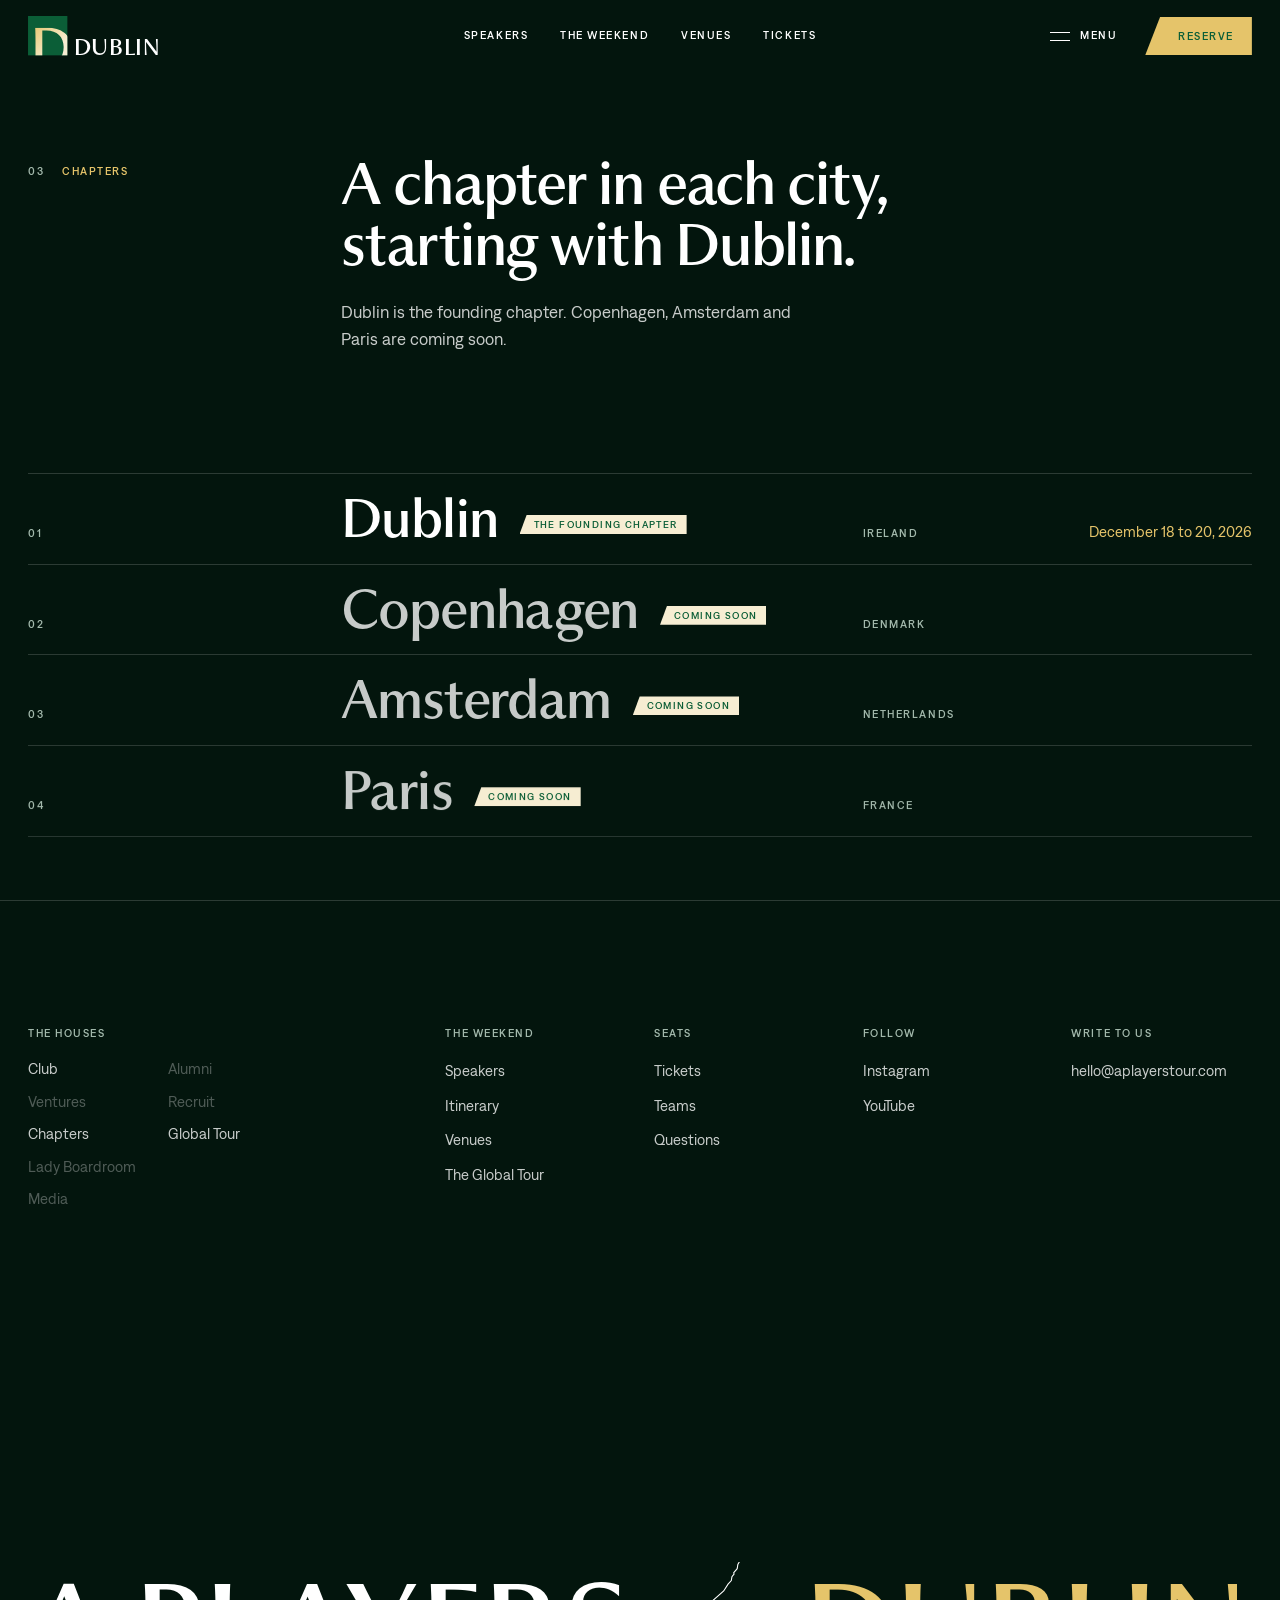
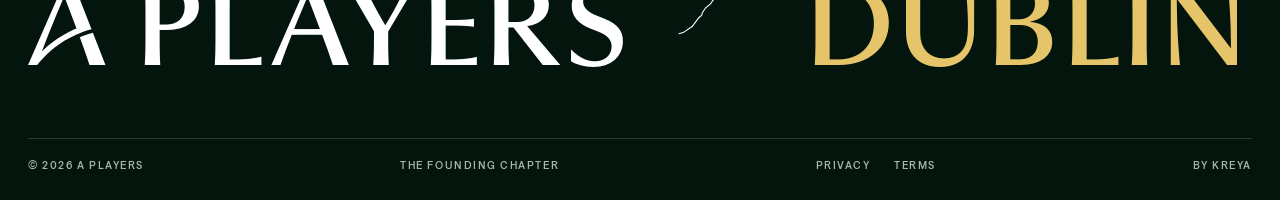
==== chapters/index.html @ d7422454 "Add chapters, privacy and terms pages; menu says Coming soon - Chapters in the menu and footer now o" ====
<!doctype html>
<html lang="en">
<head>
  <meta charset="utf-8" />
  <meta name="viewport" content="width=device-width, initial-scale=1" />
  <title>Chapters · A Players Dublin</title>
  <meta name="description" content="The chapters of A Players, starting with Dublin. Copenhagen, Amsterdam and Paris are coming soon." />
  <meta name="theme-color" content="#03150D" />
  <meta property="og:title" content="Chapters · A Players Dublin" />
  <meta property="og:description" content="The chapters of A Players, starting with Dublin. Copenhagen, Amsterdam and Paris are coming soon." />
  <meta property="og:type" content="website" />
  <link rel="preload" href="/fonts/museum-Regular.otf" as="font" type="font/otf" crossorigin />
  <link rel="preload" href="/fonts/denim-Medium.woff2" as="font" type="font/woff2" crossorigin />
  <link rel="icon" href="/favicon.ico?v=d2" sizes="any" />
  <link rel="icon" href="/favicon.svg?v=d2" type="image/svg+xml" />
  <link rel="apple-touch-icon" href="/apple-touch-icon.png?v=d2" />
  <!-- The live site's tracking, unchanged: Google Tag Manager and the A Players script load only on aplayersdublin.com, so
       previews never count as visits; the dataLayer helper (GTDL) runs everywhere because the forms call it. -->
  <script>
  if (/(^|\.)aplayersdublin\.com$/.test(location.hostname)) {
(function(w,d,s,l,i){w[l]=w[l]||[];w[l].push({'gtm.start':
new Date().getTime(),event:'gtm.js'});var f=d.getElementsByTagName(s)[0],
j=d.createElement(s),dl=l!='dataLayer'?'&l='+l:'';j.async=true;j.src=
'https://www.googletagmanager.com/gtm.js?id='+i+dl;f.parentNode.insertBefore(j,f);
})(window,document,'script','dataLayer','GTM-WL5TT2WF');
  (function(){ var s=document.createElement('script'); s.src='https://go.theaplayersclub.com/api/js/latest.js'; document.head.appendChild(s); })();
  }
  </script>
  <script>

  /* Every browser tag lives in GTM-WL5TT2WF. This file only pushes named
     events onto window.dataLayer; it never calls a vendor directly. */
  window.dataLayer = window.dataLayer || [];
  window.GTDL = (function () {
    var CITY = "dublin";
    var ID = "343bdc46-d940-4ce1-9dfb-e7068a5d6aea";
    var seen = {};
    function first(key) {
      if (seen[key]) return false;
      seen[key] = true;
      try {
        if (localStorage.getItem("gt_dl_" + key)) return false;
        localStorage.setItem("gt_dl_" + key, String(Date.now()));
      } catch (e) {}
      return true;
    }
    function push(name, fields) {
      var out = { event: name, event_city: CITY, event_id: ID };
      Object.keys(fields || {}).forEach(function (k) {
        var v = fields[k];
        if (v !== undefined && v !== null && v !== "") out[k] = v;
      });
      window.dataLayer.push(out);
      try { console.log("[dataLayer] " + name, JSON.stringify(out)); } catch (e) {}
      return out;
    }
    /* once per visitor, for the steps that are a milestone rather than an action */
    function once(name, fields) { return first(name) ? push(name, fields) : null; }
    /* once per key, for purchases: a refresh must not count twice */
    function onceFor(key, name, fields) { return first(name + ":" + key) ? push(name, fields) : null; }
    return { push: push, once: once, onceFor: onceFor, city: CITY, id: ID };
  })();
  document.addEventListener("DOMContentLoaded", function () {
    ["co-form", "tm-form", "vv-form"].forEach(function (id) {
      var f = document.getElementById(id);
      if (!f) return;
      var fire = function () { GTDL.once("event_form_start"); };
      f.addEventListener("focusin", fire);
      f.addEventListener("input", fire);
    });
  });
  </script>
  <script type="module" crossorigin src="/assets/main-Crih8f0G.js"></script>
  <link rel="stylesheet" crossorigin href="/assets/main-HQrQuZ3r.css">
</head>
<body class="is-loading" data-page="chapters">
<noscript><iframe src="https://www.googletagmanager.com/ns.html?id=GTM-WL5TT2WF" height="0" width="0" style="display:none;visibility:hidden"></iframe></noscript>

  <header class="nav">
    <a class="nav__logo nav__logo--chapter" href="/" aria-label="A Players Dublin, home" data-chapter></a>
    <nav class="nav__links label" aria-label="Dublin">
      <a href="/#speakers">Speakers</a>
      <a href="/#weekend">The weekend</a>
      <a href="/#venues">Venues</a>
      <a href="/#tickets">Tickets</a>
    </nav>
    <div class="nav__right">
      <button class="nav__menu label" type="button" aria-expanded="false" aria-controls="menu">
        <span class="nav__menu-icon" aria-hidden="true"><i></i><i></i></span>
        <span data-menu-label>Menu</span>
      </button>
      <a class="btn" href="/#tickets">Reserve</a>
    </div>
  </header>

  <div class="menu" id="menu" aria-hidden="true" inert>
    <nav class="menu__run" aria-label="The houses of A Players"></nav>
    <div class="menu__peek" aria-hidden="true"></div>
    <div class="menu__foot label">
      <p class="menu__note"><span data-menu-status></span><span data-menu-note>The houses of A Players</span></p>
      <a href="https://www.instagram.com/aplayerstour/" target="_blank" rel="noopener">Instagram</a>
    </div>
  </div>

  <main id="top">

    <!-- The Club site's chapters page (19 Nov 2026), in Dublin green -->
    <section class="chx-hero" data-ground="navy" aria-labelledby="chx-title">
      <header class="chx-hero__head">
        <p class="label sec-label" data-rise><span>03</span>Chapters</p>
        <div>
          <h1 class="chx-hero__title" id="chx-title" data-lines>A chapter in each city, starting with Dublin.</h1>
          <p class="chx-hero__lede" data-rise>Dublin is the founding chapter. Copenhagen, Amsterdam and Paris are coming soon.</p>
        </div>
      </header>
      <ol class="chx-index" data-chx-index>
        <li><a class="chx-row" href="/" data-img="/media/chapters/round-room-gala.jpg"><span class="label chx-row__no">01</span><span class="chx-row__city">Dublin <span class="tag chx-row__tag">The founding chapter</span></span><span class="label chx-row__country">Ireland</span><span class="chx-row__when">December 18 to 20, 2026</span></a></li>
        <li><div class="chx-row chx-row--soon" data-img="/media/chapters/copenhagen-dinner.jpg"><span class="label chx-row__no">02</span><span class="chx-row__city">Copenhagen <span class="tag chx-row__tag">Coming soon</span></span><span class="label chx-row__country">Denmark</span></div></li>
        <li><div class="chx-row chx-row--soon" data-img="/media/chapters/amsterdam-room.jpg"><span class="label chx-row__no">03</span><span class="chx-row__city">Amsterdam <span class="tag chx-row__tag">Coming soon</span></span><span class="label chx-row__country">Netherlands</span></div></li>
        <li><div class="chx-row chx-row--soon"><span class="label chx-row__no">04</span><span class="chx-row__city">Paris <span class="tag chx-row__tag">Coming soon</span></span><span class="label chx-row__country">France</span></div></li>
      </ol>
      <div class="chx-peek" aria-hidden="true" data-chx-peek></div>
    </section>

  </main>

  <footer class="foot" id="footer" data-foot>
    <div class="foot__cta">
      <p class="foot__ask">The last weekend of the year. Be in the room.</p>
      <a class="btn btn--lg" href="/#tickets">Reserve my seat</a>
    </div>
    <nav class="foot__cols" aria-label="Footer">
      <div class="foot__brand"><span class="foot__small" data-foot-seal aria-hidden="true"></span></div>
      <div class="foot__housecol">
        <p class="label">The houses</p>
        <ul data-foot-house-list></ul>
      </div>
      <div>
        <p class="label">The weekend</p>
        <ul>
          <li><a href="/#speakers">Speakers</a></li>
          <li><a href="/#weekend">Itinerary</a></li>
          <li><a href="/#venues">Venues</a></li>
          <li><a href="/#tour">The Global Tour</a></li>
        </ul>
      </div>
      <div>
        <p class="label">Seats</p>
        <ul>
          <li><a href="/#tickets">Tickets</a></li>
          <li><a href="/#tickets">Teams</a></li>
          <li><a href="/#faq">Questions</a></li>
        </ul>
      </div>
      <div>
        <p class="label">Follow</p>
        <ul>
          <li><a href="https://www.instagram.com/aplayerstour/" target="_blank" rel="noopener">Instagram</a></li>
          <li><a href="https://www.youtube.com/@Jamesgalligann" target="_blank" rel="noopener">YouTube</a></li>
        </ul>
      </div>
      <div>
        <p class="label">Write to us</p>
        <ul><li><a href="mailto:hello@aplayerstour.com">hello<wbr>@aplayerstour.com</a></li></ul>
      </div>
    </nav>
    <div class="foot__sig" aria-hidden="true">
      <span class="foot__hound" data-foot-hound></span>
      <span class="foot__word" data-foot-lockup></span>
    </div>
    <div class="foot__base label">
      <span>&copy; 2026 A Players</span>
      <span>The founding chapter</span>
      <span class="foot__legal"><a href="/privacy/">Privacy</a><a href="/terms/">Terms</a></span>
      <a class="foot__by" href="https://kreya.design" target="_blank" rel="noopener">by KREYA</a>
    </div>
  </footer>

</body>
</html>
---- assets/main-HQrQuZ3r.css ----
@font-face{font-family:Museum;font-weight:400;font-display:swap;src:url(/fonts/museum-Regular.otf) format("opentype")}@font-face{font-family:Museum;font-weight:400;font-style:italic;font-display:swap;src:url(/fonts/museum-RegularItalic.otf) format("opentype")}@font-face{font-family:Denim;font-weight:400;font-display:swap;src:url(/fonts/denim-Regular.woff2) format("woff2")}@font-face{font-family:Denim;font-weight:500;font-display:swap;src:url(/fonts/denim-Medium.woff2) format("woff2")}:root{--white: #FFFFFF;--ink: #131311;--flint: #6C6A62;--ground: #070B18;--fg: #FFFFFF;--fg2: rgba(255, 255, 255, .78);--mute: #A9B1CB;--faint: rgba(255, 255, 255, .3);--line: rgba(255, 255, 255, .16);--accent: #ACBBFE;--btn: #ACBBFE;--btn-fg: #232F57;--btn-wipe: #FFFFFF;--btn-alt: #232F57;--club-word: #ACBBFE;--navy: #232F57;--peri: #ACBBFE;--tint: #E6EBFE;--navy-wipe: #141C38;--serif: Museum, "Iowan Old Style", Georgia, serif;--sans: Denim, "Helvetica Neue", Arial, sans-serif;--m: clamp(16px, 2.2vw, 32px);--nav-h: 72px}*{box-sizing:border-box;margin:0;padding:0}html{-webkit-text-size-adjust:100%}body{background:var(--ground);color:var(--fg);font:400 16px/1.5 var(--sans);-webkit-font-smoothing:antialiased}img,video,svg{display:block;max-width:100%}a{color:inherit;text-decoration:none}button{font:inherit;color:inherit;background:none;border:0;cursor:pointer}[hidden]{display:none!important}.is-loading .hero{visibility:hidden}.label{font:500 11px/1.2 var(--sans);letter-spacing:.14em;text-transform:uppercase}.btn{--h: 38px;display:inline-flex;align-items:center;height:var(--h);padding:0 18px 0 calc(18px + var(--h) * .3886);clip-path:polygon(calc(var(--h) * .3886) 0,100% 0,100% 100%,0 100%);background:var(--btn);color:var(--btn-fg);font:500 11px/1 var(--sans);letter-spacing:.14em;text-transform:uppercase;transition:background-color .25s ease,transform .16s cubic-bezier(.2,.8,.2,1)}.btn{position:relative;isolation:isolate;overflow:hidden;white-space:nowrap;flex:none}.link{white-space:nowrap}.btn:before{content:"";position:absolute;top:0;right:-40%;bottom:0;left:-40%;z-index:1;pointer-events:none;background:var(--btn-wipe);transform:translate(-100%) skew(-21.23deg);transition:transform .55s cubic-bezier(.6,0,.2,1)}.btn>b{position:relative;z-index:2;display:block;overflow:hidden;height:1.1em;padding-bottom:.1em;margin-bottom:-.1em;box-sizing:content-box;font-weight:inherit}.btn>b span{display:block;line-height:1.1em;transition:transform .55s cubic-bezier(.6,0,.2,1)}.btn>b span+span{color:var(--btn-alt)}.btn:hover:before,.btn:focus-visible:before{transform:translate(0) skew(-21.23deg)}.btn:hover>b span,.btn:focus-visible>b span{transform:translateY(-100%)}.btn:active{transform:scale(.97)}.btn--lg{--h: 50px;padding:0 26px 0 calc(22px + var(--h) * .3886)}.btn:focus-visible{outline:2px solid var(--btn-fg);outline-offset:-5px}.link{position:relative;padding:6px 0}.link:after{content:"";position:absolute;left:0;right:0;bottom:0;height:1px;background:currentColor;transform-origin:left;transition:transform .35s cubic-bezier(.6,0,.2,1)}.link:hover:after{transform:scaleX(.35)}:focus-visible{outline:2px solid var(--accent);outline-offset:3px}.nav{position:fixed;inset:0 0 auto;z-index:60;height:var(--nav-h);display:grid;grid-template-columns:1fr auto 1fr;align-items:center;gap:24px;padding:0 var(--m);background:var(--ground);transition:background-color .4s ease}.nav__logo{width:112px;color:var(--fg)}.nav__logo svg{width:100%;height:auto;overflow:visible}.nav__links{display:flex;gap:32px;transition:opacity .4s ease}.nav__links a{transition:opacity .2s}.nav__links a:hover{opacity:.55}.nav__links .nav__login{color:var(--mute)}.nav__right{display:flex;align-items:center;justify-content:flex-end;gap:28px}.nav__menu{display:inline-flex;align-items:center;gap:10px;height:38px}.nav__menu-icon{position:relative;width:20px;height:9px}.nav__menu-icon i{position:absolute;left:0;right:0;height:1px;background:currentColor;transition:transform .6s cubic-bezier(.6,0,.2,1),top .6s cubic-bezier(.6,0,.2,1)}.nav__menu-icon i:nth-child(1){top:0}.nav__menu-icon i:nth-child(2){top:8px}.menu-open .nav{background:transparent}.menu-open .nav{--fg: #131311;--mute: #6C6A62;--club-word: #131311;--btn: var(--navy);--btn-fg: #FFFFFF;--btn-wipe: var(--navy-wipe);--btn-alt: var(--peri);color:var(--fg)}.menu-open .nav__links{opacity:0;pointer-events:none}.menu-open .nav__menu-icon i:nth-child(1){top:4px;transform:rotate(24deg)}.menu-open .nav__menu-icon i:nth-child(2){top:4px;transform:rotate(-24deg)}.menu{position:fixed;top:0;right:0;bottom:0;left:0;z-index:50;background:var(--white);color:var(--ink);display:grid;place-items:center;padding:16vh var(--m) 13vh;clip-path:inset(0 0 100% 0);visibility:hidden}.menu__run{position:relative;max-width:15em;text-align:center;font:400 clamp(34px,5.4vw,88px)/1.1 var(--serif);letter-spacing:-.012em}.run__item{display:inline;white-space:nowrap;color:inherit;transition:color .5s cubic-bezier(.2,.8,.2,1)}.run__item[aria-disabled=true]{cursor:default}.run__item sup{font:500 max(10px,.14em)/1 var(--sans);letter-spacing:.08em;vertical-align:baseline;position:relative;top:-3.6em;margin-left:.5em}.run__tile{display:none}.sl{display:inline-block;width:.34em;height:.74em;margin:0 .2em 0 .16em;vertical-align:-.04em;background:linear-gradient(to top left,transparent calc(50% - .014em),currentColor calc(50% - .014em),currentColor calc(50% + .014em),transparent calc(50% + .014em))}.menu__run.is-choosing .run__item:not(.is-on){color:#8c8a82}.menu__peek{position:absolute;left:0;top:0;z-index:3;width:clamp(110px,12vw,180px);aspect-ratio:1;pointer-events:none;opacity:0;transition:opacity .3s ease;will-change:transform;outline:1px solid rgba(19,19,17,.18);outline-offset:-1px}.menu__peek.is-on{opacity:1}.menu__peek svg{position:absolute;top:0;right:0;bottom:0;left:0;width:100%;height:100%;visibility:hidden}.menu__peek svg.is-on{visibility:visible}.menu__soon{position:absolute;left:0;bottom:100%;padding:5px 7px 4px;white-space:nowrap;font:500 8.5px/1 var(--sans);letter-spacing:.16em;text-transform:uppercase;background:var(--soon-bg, #232F57);color:var(--soon-fg, #FFFFFF);opacity:0;transition:opacity .25s}.menu__peek.is-soon .menu__soon{opacity:1}.menu .run__soon{display:none}.menu__run.is-choosing .run__item[aria-disabled=true].is-on{color:#8c8a82}@media(hover:none),(pointer:coarse),(max-width:700px){.menu .run__soon{display:inline-block;margin-left:.7em;font:500 8.5px/1 var(--sans);letter-spacing:.16em;text-transform:uppercase;color:#a8a69e;vertical-align:.9em}}@media(max-width:700px){.menu .run__name{display:inline-flex;align-items:baseline;gap:8px}.menu .run__soon{margin-left:0;vertical-align:baseline}}.menu__foot{position:absolute;left:var(--m);right:var(--m);bottom:var(--m);display:flex;align-items:baseline;gap:32px}.menu__note{flex:1;display:flex;gap:14px;min-height:1.2em}.menu__note [data-menu-status]{color:var(--navy)}.menu__note [data-menu-status]:empty{display:none}.menu__foot a{transition:opacity .2s}.menu__foot a:hover{opacity:.55}.hero{position:relative;min-height:100svh;padding:calc(var(--nav-h) + 8px) var(--m) var(--m);display:grid;--stage-h: calc(100svh - var(--nav-h) - 8px - var(--m));grid-template-columns:minmax(0,1fr) calc(var(--stage-h) * .8) minmax(0,1fr);gap:var(--m);align-items:stretch}.hero__stage{width:calc(var(--stage-h) * .8);height:var(--stage-h);min-width:0}.hero__text--top{align-self:start;padding-top:16px}.hero__text--foot{align-self:end;padding-bottom:8px}.hero__label{color:var(--accent);margin-bottom:22px}.hero__title{font:400 clamp(30px,2.75vw,44px)/1.08 var(--serif);letter-spacing:-.012em;text-wrap:balance}.hero__sub{max-width:34ch;font-size:17px;line-height:1.5;color:var(--fg2)}.hero__actions{display:flex;flex-wrap:wrap;align-items:center;gap:18px 28px;margin-top:32px}.figs{display:flex;gap:clamp(28px,3vw,48px);margin-top:40px;padding-top:20px;border-top:1px solid var(--line)}.figs dt{color:var(--mute);font-size:10px;order:2;margin-top:6px}.figs div{display:flex;flex-direction:column}.figs dd{font:400 30px/1 var(--serif);order:1}.ln-mask{display:block;overflow:hidden;padding-bottom:.14em;margin-bottom:-.14em}.reel{position:relative;width:100%;height:100%;overflow:hidden;background:var(--ground)}.reel__video{display:block;width:100%;height:100%;min-width:0;object-fit:cover}.reel__toggle{position:absolute;right:10px;top:10px;width:40px;height:40px;display:grid;place-items:center;background:none;color:#fff}.reel__toggle svg{width:18px;height:18px;fill:transparent;stroke:currentColor;stroke-width:1.2;filter:drop-shadow(0 0 3px rgba(0,0,0,.35));transition:fill .25s ease}.reel__toggle:focus-visible svg{fill:currentColor}@media(hover:hover){.reel__toggle:hover svg{fill:currentColor}}.reel__toggle .i-play,.reel.is-paused .i-pause{display:none}.reel.is-paused .i-play{display:block}.reel__bar{position:absolute;left:0;right:0;bottom:0;height:2px;background:#ffffff59}.reel__bar i{position:absolute;top:0;right:0;bottom:0;left:0;background:var(--white);transform-origin:left;transform:scaleX(0)}.note{display:grid;grid-template-columns:repeat(12,minmax(0,1fr));column-gap:var(--m);padding:clamp(96px,16vh,180px) var(--m) clamp(96px,15vh,170px)}.note__label{grid-column:1 / span 3;display:flex;gap:18px;color:var(--accent);padding-top:.6em}.note__label span{color:var(--mute)}.note__body{grid-column:4 / span 8}.note__text{font:400 clamp(26px,2.5vw,38px)/1.3 var(--serif);letter-spacing:-.008em;max-width:25em;text-wrap:pretty}.note__text .w{color:var(--faint);transition:color .3s ease}.note__text .w.is-read{color:var(--fg)}.note__sign{display:flex;align-items:flex-end;gap:20px;margin-top:clamp(40px,6vh,64px)}.note__hound{width:clamp(64px,6vw,88px);color:var(--fg)}.note__hound svg{width:100%;height:auto;overflow:visible}.note__sign p{display:flex;flex-direction:column;gap:8px;padding-bottom:4px}.note__name{font:italic 400 clamp(24px,2vw,30px)/1 var(--serif)}.note__role{color:var(--mute)}.note__hound svg{overflow:visible}.voice{display:grid;grid-template-columns:repeat(12,minmax(0,1fr));column-gap:var(--m);padding:clamp(80px,13vh,150px) var(--m);border-top:1px solid var(--line)}.voice__side{grid-column:1 / span 3}.voice__label{color:var(--accent);padding-top:1.2em}.voice__photo{position:relative;margin-top:40px;aspect-ratio:4 / 5;overflow:hidden;background:var(--ground)}.voice__photo img{position:absolute;top:0;right:0;bottom:0;left:0;width:100%;height:100%;max-width:none;object-fit:cover}.voice__body{grid-column:4 / span 9}.voice__figs{display:flex;align-items:flex-end;gap:clamp(20px,3vw,48px)}.voice__fig{display:flex;flex-direction:column;gap:14px}.voice__fig dt{color:var(--mute)}.voice__fig dd{display:flex;align-items:baseline;gap:14px;font:400 clamp(48px,5.4vw,88px)/.9 var(--serif);letter-spacing:-.02em;white-space:nowrap}.voice__fig dd b{font-weight:400}.voice__fig dd>span{font:500 11px/1 var(--sans);letter-spacing:.14em;text-transform:uppercase;color:var(--mute)}.voice__fig--then dd{color:var(--faint)}.voice__sl{flex:none;width:clamp(26px,2.6vw,44px);height:clamp(48px,5.4vw,88px);align-self:flex-end;background:linear-gradient(to top left,transparent calc(50% - .75px),var(--accent) calc(50% - .75px),var(--accent) calc(50% + .75px),transparent calc(50% + .75px))}.voice__note{color:var(--accent);margin-top:28px}.rb{position:relative;display:inline-block;height:.9em;line-height:.9em;clip-path:inset(-.06em -.4em)}.rb__i{display:inline-flex;align-items:flex-start;white-space:nowrap}.rb__i--next{position:absolute;left:0;top:0}.rl{position:relative;display:inline-block;height:.9em;clip-path:inset(-.06em -.3em)}.rl__s{position:absolute;left:0;right:0;top:0;display:flex;flex-direction:column;will-change:transform}.rl__s>span{display:block;height:.9em;line-height:.9em;text-align:center}.rl__c{display:inline-block}.rb__say{position:absolute;width:1px;height:1px;overflow:hidden;clip-path:inset(50%);white-space:nowrap}.voice__quote{margin-top:clamp(40px,6vh,64px);max-width:30em}.voice__quote p{font:italic 400 clamp(24px,2.2vw,34px)/1.32 var(--serif);letter-spacing:-.006em;text-wrap:pretty}.voice__quote p:before{content:"“"}.voice__quote p:after{content:"”"}.voice__said{margin-top:clamp(40px,6vh,64px);max-width:30em;font:400 clamp(22px,2vw,30px)/1.35 var(--serif);letter-spacing:-.006em;text-wrap:pretty}.voice__by{display:flex;align-items:baseline;gap:16px;margin-top:32px}.voice__name{font:400 clamp(20px,1.6vw,24px)/1 var(--serif)}.voice__by .label{color:var(--mute)}.sec-label{display:flex;gap:18px;color:var(--accent)}.sec-label span{color:var(--mute)}.sec-title{font:400 clamp(30px,3vw,48px)/1.08 var(--serif);letter-spacing:-.012em;max-width:18em;text-wrap:balance}.layers{padding:clamp(64px,10vh,120px) var(--m) clamp(96px,14vh,160px);border-top:1px solid var(--line)}.layers__head,.year__head{display:grid;grid-template-columns:repeat(12,minmax(0,1fr));column-gap:var(--m);margin-bottom:clamp(56px,9vh,96px)}.layers__head .sec-label,.year__head .sec-label{grid-column:1 / span 3;padding-top:.9em}.layers__head .sec-title,.year__head .sec-title{grid-column:4 / span 8}.layers__grid{display:grid;grid-template-columns:repeat(12,minmax(0,1fr));column-gap:var(--m)}.layers__frame{grid-column:1 / span 6;align-self:start;position:sticky;top:calc(var(--nav-h) + 24px);height:min(calc(100svh - var(--nav-h) - 48px),760px);aspect-ratio:4 / 5;max-width:100%;overflow:hidden;background:var(--tint)}.layers__frame img{position:absolute;top:0;right:0;bottom:0;left:0;width:100%;height:100%;max-width:none;object-fit:cover}.layers__list{grid-column:8 / span 5;list-style:none}.layer{min-height:78svh;display:flex;flex-direction:column;justify-content:center;padding:48px 0}.layer__img{display:none}.layer__no{color:var(--mute);margin-bottom:20px}.layer__term{font:400 clamp(40px,4.2vw,64px)/1 var(--serif);letter-spacing:-.015em;color:var(--faint);transition:color .5s ease}.layer.is-on .layer__term{color:var(--fg)}.layer__sub{color:var(--accent);margin-top:18px}.layer__text{margin-top:18px;max-width:36ch;font-size:17px;line-height:1.55;color:var(--fg2)}.year{padding:clamp(64px,10vh,120px) var(--m) clamp(96px,14vh,160px);border-top:1px solid var(--line)}.year__table{--p: 0;--cols: 48px minmax(0, 2.3fr) minmax(0, 3.3fr) minmax(0, 5.4fr) 72px;position:relative}.year__months,.step{display:grid;grid-template-columns:var(--cols);column-gap:var(--m)}.year__months{color:var(--mute);padding-bottom:14px}.year__mlabel{grid-column:1 / span 3;text-align:right}.year__rail{grid-column:4;display:grid;grid-template-columns:repeat(12,minmax(0,1fr));list-style:none}.year__rail li{padding-left:6px;font-size:10px}.year__rows{list-style:none;border-top:1px solid var(--line)}.step{align-items:center;padding:26px 0;border-bottom:1px solid var(--line)}.step__no{color:var(--mute);align-self:start;padding-top:.5em}.step__name{font:400 clamp(22px,1.9vw,28px)/1.1 var(--serif);letter-spacing:-.01em}.step__when{display:block;color:var(--accent);margin-top:10px}.step__line{font-size:15px;line-height:1.5;color:var(--fg2);max-width:38ch}.step__rail{position:relative;height:52px;background:linear-gradient(to right,var(--line) 1px,transparent 1px) 0 0 / calc(100% / 12) 100%;box-shadow:inset -1px 0 0 var(--line)}.marks{position:absolute;top:0;right:0;bottom:0;left:0;color:var(--faint)}.marks--ink{color:var(--fg);clip-path:inset(-4px calc((1 - var(--p)) * 100%) -4px 0)}.year__now{position:absolute;top:0;bottom:0;width:1px;background:var(--accent);pointer-events:none;left:calc(var(--rail-x, 0px) + var(--p) * var(--rail-w, 0px));opacity:calc(var(--p) * 40)}.year__mcount{text-align:right}.sq{position:absolute;top:50%;width:8px;height:8px;margin:-4px 0 0 -4px;background:currentColor}.band{position:absolute;top:50%;right:0;height:4px;margin-top:-2px;background:currentColor}.step__count{text-align:right}.step__count b{font:400 34px/1 var(--serif);font-variant-numeric:tabular-nums}.step__count .label{color:var(--mute)}.tag{display:inline-block;padding:5px 9px 4px 14px;background:var(--tint);color:var(--navy);font:500 10px/1 var(--sans);letter-spacing:.14em;text-transform:uppercase;vertical-align:.5em;clip-path:polygon(7px 0,100% 0,100% 100%,0 100%)}.logos{display:grid;grid-template-columns:repeat(12,minmax(0,1fr));column-gap:var(--m);align-items:center;padding:0 var(--m);border-top:1px solid var(--line);border-bottom:1px solid var(--line)}.logos__label{grid-column:1 / span 2;color:var(--mute);padding:34px 0}.logos__run{grid-column:3 / span 10;overflow:hidden;padding:30px 0;-webkit-mask-image:linear-gradient(to right,transparent,#000 8%,#000 92%,transparent);mask-image:linear-gradient(to right,transparent,#000 8%,#000 92%,transparent);transform:translateZ(0)}.logos__track{display:flex;align-items:center;width:max-content;list-style:none;will-change:transform}.logos__track li{flex:none;padding:0 clamp(28px,3.4vw,56px)}.logos__track img{height:var(--h, 24px);width:auto;max-width:none;filter:brightness(0) invert(1);opacity:.78}.events{padding:clamp(64px,10vh,120px) 0 clamp(96px,14vh,160px);border-top:1px solid var(--line);overflow:hidden}.events__head{display:grid;grid-template-columns:repeat(12,minmax(0,1fr));column-gap:var(--m);padding:0 var(--m);margin-bottom:clamp(48px,8vh,88px)}.events__head .sec-label{grid-column:1 / span 3;padding-top:.9em}.events__head>div{grid-column:4 / span 8}.events__lede{margin-top:22px;max-width:46ch;font-size:17px;line-height:1.55;color:var(--fg2)}.strip{padding:0 var(--m)}.strip__track{display:flex;align-items:flex-end;gap:clamp(12px,1.4vw,20px);width:max-content;will-change:transform}.strip__fig{position:relative;flex:none;height:clamp(320px,56vh,540px);aspect-ratio:2 / 3;padding-top:30px}.strip__fig--low{height:clamp(260px,44vh,420px)}.strip__frame{position:absolute;top:30px;right:0;bottom:0;left:0;overflow:hidden}.strip__frame img{position:absolute;top:0;right:0;bottom:0;left:0;width:100%;height:100%;max-width:none;object-fit:cover}.strip__fig figcaption{position:absolute;top:0;left:0;white-space:nowrap;color:var(--accent)}.events__grid{display:grid;grid-template-columns:repeat(12,minmax(0,1fr));column-gap:var(--m);padding:0 var(--m);margin-top:clamp(56px,9vh,96px)}.events__next{grid-column:1 / span 8}.events__past{grid-column:10 / span 3}.events__sub{color:var(--mute);padding-bottom:16px;border-bottom:1px solid var(--line)}.dates{list-style:none}.date{display:grid;grid-template-columns:minmax(0,1.35fr) minmax(0,1.25fr) minmax(0,1fr) minmax(0,1.15fr);align-items:baseline;gap:20px;padding:20px 0;border-bottom:1px solid var(--line)}.date__city{font:400 clamp(26px,2.4vw,36px)/1.05 var(--serif);letter-spacing:-.01em}.date__country{color:var(--mute)}.date__when{font-size:15px}.date__link{justify-self:start}a.date__link{border-bottom:1px solid currentColor;padding-bottom:3px;transition:opacity .2s}a.date__link:hover{opacity:.55}.date__link--quiet{color:var(--mute)}.past{padding-top:20px;font:400 clamp(22px,1.9vw,28px)/1.35 var(--serif);letter-spacing:-.01em}.past .sl{display:inline-block;width:.34em;height:.74em;margin:0 .2em 0 .16em;vertical-align:-.04em;background:linear-gradient(to top left,transparent calc(50% - .02em),var(--mute) calc(50% - .02em),var(--mute) calc(50% + .02em),transparent calc(50% + .02em))}.past__c{white-space:nowrap}.events__past .figs{margin-top:40px}.board{padding:clamp(64px,10vh,120px) var(--m) clamp(96px,14vh,160px)}.board__head{display:grid;grid-template-columns:repeat(12,minmax(0,1fr));column-gap:var(--m);margin-bottom:clamp(56px,9vh,96px)}.board__head .sec-label{grid-column:1 / span 3;padding-top:.9em}.board__head>div{grid-column:4 / span 8}.board__lede{margin-top:22px;max-width:46ch;font-size:17px;line-height:1.55;color:var(--fg2)}.board__list{list-style:none;display:grid;grid-template-columns:repeat(4,minmax(0,1fr));column-gap:var(--m);row-gap:56px}.adv__photo{position:relative;aspect-ratio:4 / 5;overflow:hidden;background:#edebe6;margin-bottom:22px}.adv__photo img{position:absolute;top:0;right:0;bottom:0;left:0;width:100%;height:100%;max-width:none;object-fit:cover;transition:transform 1.1s cubic-bezier(.2,.8,.2,1)}.adv:hover .adv__photo img{transform:scale(1.04)}.adv__no{color:var(--mute)}.adv__name{margin-top:12px;font:400 clamp(24px,2vw,30px)/1.05 var(--serif);letter-spacing:-.01em}.adv__role{color:var(--accent);margin-top:12px}.adv__line{margin-top:14px;max-width:32ch;font-size:15px;line-height:1.5;color:var(--fg2)}.partner{display:grid;grid-template-columns:repeat(12,minmax(0,1fr));column-gap:var(--m);row-gap:40px;align-items:end;margin-top:clamp(72px,12vh,128px);padding:clamp(36px,5vw,64px);background:#0d3b2a;color:#f7f5ef}.partner__label{grid-column:1 / span 6;grid-row:1;color:#7fd69a}.partner__lockup{grid-column:1 / span 6;grid-row:2}.partner__lockup svg{display:block;width:100%;height:auto}.partner__body{grid-column:9 / span 4;grid-row:2;display:flex;flex-direction:column;align-items:flex-start;gap:16px}.partner__line{max-width:34ch;font-size:15px;line-height:1.5;color:#f7f5efd1}.tag--ventures{background:#7fd69a;color:#0d3b2a;vertical-align:baseline}.wins{padding:clamp(64px,10vh,120px) 0 clamp(96px,14vh,160px);border-top:1px solid var(--line);overflow:hidden}.wins__head{display:grid;grid-template-columns:repeat(12,minmax(0,1fr));column-gap:var(--m);padding:0 var(--m);margin-bottom:clamp(48px,8vh,88px)}.wins__head .sec-label{grid-column:1 / span 3;padding-top:.9em}.wins__head>div{grid-column:4 / span 8}.wins__lede{margin-top:22px;max-width:46ch;font-size:17px;line-height:1.55;color:var(--fg2)}.wins__wall{display:flex;flex-direction:column;gap:clamp(16px,2vw,24px)}.wins__row{overflow:hidden;-webkit-mask-image:linear-gradient(to right,transparent,#000 6%,#000 94%,transparent);mask-image:linear-gradient(to right,transparent,#000 6%,#000 94%,transparent);transform:translateZ(0)}.wins__track{display:flex;align-items:stretch;width:max-content;list-style:none;will-change:transform}.win{flex:none;display:flex;flex-direction:column;width:clamp(300px,27vw,420px);margin-right:clamp(16px,2vw,24px);padding:clamp(26px,2.4vw,36px);border:1px solid var(--line)}.win__fig{font:400 clamp(40px,3.6vw,60px)/.95 var(--serif);letter-spacing:-.02em;white-space:nowrap}.win__ctx{margin-top:14px;color:var(--accent)}.win__quote{margin:28px 0 32px}.win__quote p{font-size:15px;line-height:1.55;color:var(--fg2);text-wrap:pretty}.win__quote p:before{content:"“"}.win__quote p:after{content:"”"}.win__quote--lead{margin-top:0}.win__quote--lead p{font:italic 400 clamp(20px,1.6vw,24px)/1.32 var(--serif);color:var(--fg)}.win__by{display:flex;align-items:center;gap:14px;margin-top:auto;padding-top:20px;border-top:1px solid var(--line)}.win__by img,.win__ini{flex:none;width:44px;height:44px;object-fit:cover}.win__ini{display:block;text-align:center;background:var(--navy);color:var(--accent);font:400 16px/46px var(--serif)}.win__by>span{display:flex;flex-direction:column;gap:6px}.win__name{font:400 18px/1 var(--serif)}.win__role{color:var(--mute)}.apply{padding:clamp(64px,10vh,120px) var(--m) clamp(96px,14vh,160px);border-top:1px solid var(--line)}.apply__head{display:grid;grid-template-columns:repeat(12,minmax(0,1fr));column-gap:var(--m);margin-bottom:clamp(48px,8vh,88px)}.apply__head .sec-label{grid-column:1 / span 3;padding-top:.9em}.apply__head>div{grid-column:4 / span 8}.apply__lede{margin-top:22px;max-width:48ch;font-size:17px;line-height:1.55;color:var(--fg2)}.apply__grid{display:grid;grid-template-columns:repeat(12,minmax(0,1fr));column-gap:var(--m);align-items:start}.apply__main{grid-column:1 / span 6}.apply__side{grid-column:8 / span 5;position:sticky;top:110px}.terms{display:grid;grid-template-columns:repeat(4,minmax(0,1fr));column-gap:20px;margin-bottom:clamp(48px,7vh,72px)}.terms>div{padding-top:16px;border-top:1px solid var(--line)}.terms dt{color:var(--mute)}.terms dd{margin-top:12px;font:400 clamp(19px,1.5vw,22px)/1.15 var(--serif)}.form{display:grid;grid-template-columns:repeat(2,minmax(0,1fr));column-gap:28px;row-gap:34px}.field{display:flex;flex-direction:column;gap:12px}.field--wide{grid-column:1 / -1}.field .label{color:var(--mute);transition:color .2s}.field:focus-within .label{color:var(--accent)}.field.is-bad .label{color:#f2a3a3}.field input,.field select{width:100%;padding:4px 0 12px;border:0;border-bottom:1px solid var(--line);border-radius:0;background:transparent;color:var(--fg);font:400 19px/1.3 var(--sans);outline:none;transition:border-color .2s;-webkit-appearance:none;-moz-appearance:none;appearance:none}.field input::placeholder{color:var(--faint)}.field input:focus,.field select:focus{border-bottom-color:var(--accent)}.field.is-bad input,.field.is-bad select{border-bottom-color:#f2a3a3}.field select{cursor:pointer;padding-right:28px;background:linear-gradient(45deg,transparent 50%,var(--mute) 50%) right 6px top 11px / 6px 6px no-repeat,linear-gradient(135deg,var(--mute) 50%,transparent 50%) right 0 top 11px / 6px 6px no-repeat}.field select:invalid{color:var(--faint)}.field select option{color:#131311;background:#fff}.field--tel{position:relative}.tel{display:flex;align-items:stretch;border-bottom:1px solid var(--line);transition:border-color .2s}.tel:focus-within{border-bottom-color:var(--accent)}.field .tel input{border-bottom:0}.tel__cc{flex:none;display:flex;align-items:baseline;gap:8px;padding:4px 14px 12px 0;margin-right:14px;border-right:1px solid var(--line);font:400 19px/1.3 var(--sans);color:var(--fg)}.tel__iso{color:var(--mute)}.tel__chev{align-self:center;width:6px;height:6px;margin:-6px 0 0 2px;border-right:1px solid var(--mute);border-bottom:1px solid var(--mute);transform:rotate(45deg);transition:transform .3s}.field--tel.is-open .tel__chev{transform:translateY(4px) rotate(225deg)}.field--tel.is-open .label,.tel__cc:focus-visible .tel__iso{color:var(--accent)}.tel__cc:focus-visible{outline:none}.cc{position:absolute;left:0;top:100%;z-index:30;width:min(360px,100%);margin-top:8px;background:var(--ground);border:1px solid var(--line);box-shadow:0 24px 48px -16px #0000008c}.field .cc__find{width:100%;padding:14px 16px;border:0;border-bottom:1px solid var(--line);background:transparent;color:var(--fg);font:400 15px/1.3 var(--sans);outline:none}.field .cc__find::placeholder{color:var(--faint)}.cc__list{list-style:none;max-height:264px;overflow-y:auto;overscroll-behavior:contain;padding:6px 0}.cc__list li{display:flex;justify-content:space-between;gap:16px;padding:9px 16px;font-size:15px;color:var(--fg2);cursor:pointer;transition:background-color .15s,color .15s}.cc__list li.is-at{background:var(--line);color:var(--fg)}@media(hover:hover){.cc__list li[data-i]:hover{background:color-mix(in srgb,var(--fg) 7%,transparent);color:var(--fg)}.cc__list:hover li.is-at:not(:hover){background:transparent;color:var(--fg2)}.cc__list li[aria-selected=true][data-i]{color:var(--accent)}}.cc__list li[aria-selected=true]{color:var(--accent)}.cc__d{color:var(--mute)}.cc__list .cc__none{cursor:default;color:var(--mute)}.field--dd{position:relative}.dd__native{position:absolute;width:1px;height:1px;opacity:0;pointer-events:none}.dd{display:flex;align-items:center;justify-content:space-between;width:100%;padding:4px 0 12px;border-bottom:1px solid var(--line);text-align:left;font:400 19px/1.3 var(--sans);color:var(--fg);transition:border-color .2s}.dd .tel__chev{margin:-6px 4px 0 0}.dd:focus-visible,.field--dd.is-open .dd{outline:none;border-bottom-color:var(--accent)}.dd__v.is-empty{color:var(--faint)}.field--dd.is-open .tel__chev{transform:translateY(4px) rotate(225deg)}.field--dd.is-open .label,.field--dd:focus-within .label{color:var(--accent)}.field.is-bad:not(.is-open) .dd{border-bottom-color:#f2a3a3}.dd__pop{width:100%}.form__foot{grid-column:1 / -1;display:flex;align-items:center;flex-wrap:wrap;gap:18px 28px;margin-top:10px}.form__note{font-size:13px;line-height:1.45;color:var(--mute);max-width:26ch}.form__draft{grid-column:1 / -1;color:var(--accent);font-size:14px}.apply__side{perspective:1200px}.mcard{--sx: 30%;--sy: 20%;position:relative;aspect-ratio:1.586;transform-style:preserve-3d;will-change:transform;background:repeating-linear-gradient(111.23deg,transparent 0 9px,rgba(172,187,254,.06) 9px 10px),linear-gradient(150deg,var(--navy),var(--ground) 130%);box-shadow:inset 0 0 0 1px #acbbfe38,0 30px 60px -20px #0009;color:#f7f5ef}.mcard__sheen{position:absolute;top:0;right:0;bottom:0;left:0;border-radius:inherit;pointer-events:none;background:radial-gradient(circle at var(--sx) var(--sy),rgba(255,255,255,.13),transparent 45%)}.mcard--metal .mcard__sheen{background:radial-gradient(ellipse 60% 90% at var(--sx) var(--sy),rgba(255,255,255,.6),transparent 60%)}.mcard__in{position:absolute;top:0;right:0;bottom:0;left:0;display:flex;flex-direction:column;padding:clamp(22px,2.2vw,32px)}.mcard__top{display:flex;align-items:flex-start;justify-content:space-between;gap:16px}.mcard__lockup{display:block;width:clamp(92px,8vw,120px);color:#f7f5ef}.mcard__lockup svg{display:block;width:100%;height:auto}.mcard__no{color:var(--accent)}.mcard__name{margin-top:auto;padding:.1em 0 .2em;margin-bottom:-.2em;font:400 clamp(26px,2.4vw,36px)/1.05 var(--serif);letter-spacing:-.01em;overflow:hidden;white-space:nowrap;text-overflow:ellipsis}.mcard__rows{display:grid;grid-template-columns:1.2fr 1fr .9fr;gap:16px;margin-top:18px;padding-top:14px;border-top:1px solid rgba(172,187,254,.22)}.mcard__rows dt{color:#f7f5ef80;font-size:9.5px}.mcard__rows dd{margin-top:7px;font-size:13px;line-height:1.3;overflow:hidden;white-space:nowrap;text-overflow:ellipsis}.mcard .is-empty{color:#f7f5ef61}.mcard__art,.mcard__mark{display:none}.mcard--metal{--ink: rgba(20, 21, 24, .9);border-radius:3.7%/5.87%;color:var(--ink);background:url(/media/club/brushed.webp) 0 0 / 100% 100%,linear-gradient(112deg,#d2d5d9,#f3f4f6 30%,#dcdfe2 54%,#eff0f2 76%,#c9ccd0);box-shadow:inset 0 0 0 1px #ffffffb3,inset 0 -1px 0 1px #00000014,0 1.5px #a3a7ad,0 3px #7d8188,0 30px 60px -20px #000000bf}.mcard--metal .mcard__in{border-radius:inherit}.mcard--metal .mcard__art{display:block;position:absolute;top:0;right:0;bottom:0;left:0;overflow:hidden;border-radius:inherit}.mcard--metal .mcard__no,.mcard--metal .mcard__name,.mcard--metal .mcard__rows dt,.mcard--metal .mcard__rows dd{color:var(--ink);text-shadow:0 1px 0 rgba(255,255,255,.8),0 -.5px 0 rgba(0,0,0,.25)}.mcard--metal .mcard__rows{border-top:0;padding-top:0}.mcard--metal .mcard__rows dt{opacity:.62}.mcard--metal .mcard__name{font-size:clamp(24px,2.1vw,32px)}.mcard--metal .is-empty{color:#1415184d}.mcard--metal .mcard__lockup svg,.mcard--metal .mcard__mark svg{filter:drop-shadow(0 1px 0 rgba(255,255,255,.85))}.mcard--a .mcard__lockup,.mcard--c .mcard__lockup,.mcard--d .mcard__lockup{display:none}.mcard--a .mcard__mark{display:block;width:clamp(34px,3vw,44px)}.mcard--a .mcard__mark svg,.mcard__big{display:block;width:100%;height:auto}.mcard__big{position:absolute;width:auto;height:128%;right:-30%;top:-10%}.mcard--c .mcard__rows,.mcard--d .mcard__rows{width:60%;grid-template-columns:1.6fr 1fr}.mcard--c .mcard__rows>div:nth-child(3),.mcard--d .mcard__rows>div:nth-child(3){display:none}.mcard--metal .mcard__lockup{color:var(--ink)}.mcard--c .mcard__big{color:#1415188c;filter:drop-shadow(0 1px 0 rgba(255,255,255,.9))}.asks{margin-top:clamp(40px,6vh,56px)}.asks__label{color:var(--mute);padding-bottom:14px;border-bottom:1px solid var(--line)}.asks__list{list-style:none;counter-reset:ask}.asks__list li{counter-increment:ask;display:grid;grid-template-columns:34px 1fr;padding:12px 0;border-bottom:1px solid var(--line);font-size:15px;line-height:1.45;color:var(--fg2)}.asks__list li:before{content:counter(ask,decimal-leading-zero);font:500 11px/1.9 var(--sans);letter-spacing:.14em;color:var(--accent)}.faq{display:grid;grid-template-columns:repeat(12,minmax(0,1fr));column-gap:var(--m);padding:clamp(64px,10vh,120px) var(--m) clamp(96px,14vh,160px);border-top:1px solid var(--line)}.faq__head{grid-column:1 / -1;display:grid;grid-template-columns:subgrid;margin-bottom:clamp(40px,7vh,72px)}.faq__head .sec-label{grid-column:1 / span 3;padding-top:.9em}.faq__head .sec-title{grid-column:4 / span 8}.faq__list{grid-column:4 / span 9;list-style:none;border-top:1px solid var(--line)}.qa{border-bottom:1px solid var(--line)}.qa__q{display:grid;grid-template-columns:56px 1fr 28px;align-items:baseline;width:100%;padding:26px 0;text-align:left}.qa__no{color:var(--mute);transition:color .3s}.qa__text{font:400 clamp(21px,1.8vw,28px)/1.2 var(--serif);letter-spacing:-.01em;transition:color .3s}@media(hover:hover){.qa__q:hover .qa__text{color:var(--accent)}}.qa.is-open .qa__no{color:var(--accent)}.qa__icon{position:relative;justify-self:end;width:16px;height:16px;align-self:center}.qa__icon:before,.qa__icon:after{content:"";position:absolute;left:50%;top:50%;background:currentColor;transition:transform .55s cubic-bezier(.6,0,.2,1),opacity .3s}.qa__icon:before{width:16px;height:1px;margin:-.5px 0 0 -8px}.qa__icon:after{width:1px;height:16px;margin:-8px 0 0 -.5px}.qa.is-open .qa__icon:before{transform:scaleX(0);opacity:0}.qa.is-open .qa__icon:after{transform:rotate(21.23deg) scaleY(1.15)}.qa__a{overflow:hidden}.qa__a>div{padding:0 28px 30px 56px}.qa__a p{max-width:62ch;font-size:16px;line-height:1.6;color:var(--fg2)}.qa__a p+p{margin-top:12px}.faq__more{grid-column:4 / span 9;margin-top:32px;font-size:15px;color:var(--mute)}.faq__more a{color:var(--fg);border-bottom:1px solid var(--line);padding-bottom:2px;transition:border-color .2s}.faq__more a:hover{border-color:var(--accent)}.foot{padding:clamp(64px,10vh,112px) var(--m) var(--m);border-top:1px solid var(--line);overflow:hidden}.foot__cta,.foot__houses{display:none}.foot__cols{display:grid;grid-template-columns:repeat(12,minmax(0,1fr));column-gap:var(--m);row-gap:36px}.foot__brand{grid-column:1 / span 3;display:none}.foot__cols>div.foot__housecol.foot__housecol{grid-column:1 / span 4}.foot__cols .foot__housecol ul{display:grid;grid-template-columns:auto auto;grid-template-rows:repeat(5,auto);grid-auto-flow:column;gap:10px 32px;justify-content:start}.foot__housecol li{white-space:nowrap;font-size:15px;line-height:1.5}.foot__housecol .is-later{font-size:15px;line-height:1.5;color:var(--faint)}.foot--c .foot__housecol{display:none}.foot__small{display:block;width:clamp(110px,9vw,140px)}.foot__small svg,.foot__word svg{display:block;width:100%;height:auto}.foot__cols>div:not(.foot__brand){grid-column:span 2}.foot__cols>div:last-child{grid-column:span 2}.foot__cols .label{color:var(--mute);margin-bottom:18px}.foot__cols ul{list-style:none;display:flex;flex-direction:column;gap:10px}.foot__cols a{font-size:15px;color:var(--fg2);transition:color .2s}.foot__cols a:hover{color:var(--accent)}.foot__sig{display:flex;align-items:flex-end;gap:clamp(16px,2.4vw,40px);margin-top:clamp(80px,14vh,160px)}.foot__hound{flex:none;display:none;color:var(--fg)}.foot__hound svg{display:block;height:100%;width:auto;overflow:visible}.foot__word{flex:1;min-width:0;color:var(--fg)}.foot__base{display:flex;flex-wrap:wrap;justify-content:space-between;gap:12px 32px;margin-top:clamp(28px,4vh,44px);padding-top:20px;border-top:1px solid var(--line);color:var(--mute)}.foot__base a{transition:color .2s}.foot__base a:hover{color:var(--fg)}.foot__legal{display:flex;gap:24px}.foot--d{min-height:100svh;display:flex;flex-direction:column;padding-top:clamp(96px,14vh,140px)}.foot--d .foot__sig{margin-top:auto;padding-top:clamp(48px,8vh,96px)}.foot--a .foot__hound{display:block}.foot--c .foot__cta{display:flex;align-items:flex-end;justify-content:space-between;gap:32px;padding-bottom:clamp(48px,8vh,80px)}.foot__ask{font:400 clamp(40px,5.2vw,84px)/1 var(--serif);letter-spacing:-.02em;max-width:12em}.foot--c .foot__houses{display:block;padding:26px 0;margin-bottom:clamp(48px,8vh,80px);border-top:1px solid var(--line);border-bottom:1px solid var(--line);font:400 clamp(20px,1.8vw,26px)/1.5 var(--serif);letter-spacing:-.01em}.foot__house{white-space:nowrap}.foot__houses a{transition:color .2s}.foot__houses a:hover{color:var(--accent)}.foot__houses .is-later{color:var(--faint)}.foot__houses .sl{display:inline-block;width:.34em;height:.74em;margin:0 .24em 0 .2em;vertical-align:-.04em;background:linear-gradient(to top left,transparent calc(50% - .02em),var(--mute) calc(50% - .02em),var(--mute) calc(50% + .02em),transparent calc(50% + .02em))}.foot--c .foot__brand{display:block}.foot--c .foot__sig{display:none}.next{min-height:70vh;display:grid;place-items:center;border-top:1px solid var(--line);color:var(--mute)}.themes{position:fixed;left:var(--m);bottom:var(--m);z-index:55;display:flex;align-items:center;gap:4px;padding:6px 6px 6px 14px;background:#fafaf8;color:#131311;box-shadow:0 6px 24px #0000002e}.themes__label{color:#6c6a62;margin-right:8px;font-size:10px}.themes__btn{display:flex;align-items:center;gap:8px;padding:7px 10px;color:#131311;transition:background-color .2s}.themes__btn i{width:14px;height:14px;box-shadow:inset 0 0 0 1px #ffffff40,0 0 0 1px #13131140}.themes__btn .label{font-size:10px}.themes__btn:hover{background:#1313110f}.themes__btn.is-on{background:#131311;color:#fff}.menu-open .themes{opacity:0;pointer-events:none}@media(max-width:1000px){.nav__links{display:none}.nav{grid-template-columns:1fr auto}}@media(max-width:700px){:root{--nav-h: 60px}.note{display:block;padding:88px var(--m) 96px}.note__label{padding:0;margin-bottom:28px}.note__text{font-size:24px;line-height:1.32}.note__sign{margin-top:36px}.note__hound{width:60px}.themes{left:8px;right:8px;bottom:8px;padding:4px;justify-content:space-between}.themes__label{display:none}.themes__btn{flex-direction:column;gap:4px;padding:6px 4px;flex:1}.themes__btn .label{font-size:8.5px;letter-spacing:.08em}.voice{display:block;padding:80px var(--m)}.voice__label{padding:0}.voice__photo{width:64%;margin:24px 0 40px}.voice__label:last-child{margin-bottom:32px}.board{padding:72px var(--m) 88px}.board__head{display:block;margin-bottom:40px}.board__head .sec-label{padding:0;margin-bottom:20px}.board__lede{font-size:16px}.board__list{grid-template-columns:repeat(2,minmax(0,1fr));column-gap:14px;row-gap:40px}.adv__photo{margin-bottom:16px}.adv__name{font-size:21px}.adv__line{font-size:14px}.partner{display:block;padding:28px 22px}.partner__lockup{width:88%;margin-top:28px}.partner__body{margin-top:28px}.voice__figs{gap:14px}.voice__fig dd{flex-direction:column;align-items:flex-start;gap:10px;font-size:44px}.voice__sl{width:22px;height:44px;margin-bottom:21px}.voice__quote p,.voice__said{font-size:22px}.layers{padding:72px var(--m) 88px}.layers__head,.layers__grid,.year__head{display:block}.layers__head,.year__head{margin-bottom:40px}.layers__head .sec-label,.year__head .sec-label{padding:0;margin-bottom:20px}.sec-title{font-size:30px}.layers__frame{display:none}.layer{min-height:0;padding:0 0 56px}.layer__img{display:block;width:100%;aspect-ratio:4 / 5;object-fit:cover;margin-bottom:24px}.layer__term{font-size:40px;color:var(--fg)}.layer__text{font-size:16px}.year{padding:72px var(--m) 88px}.year__table{--cols: 1fr}.year__months,.year__now{display:none}.step__count{grid-column:2;text-align:left}.events{padding:72px 0 88px}.events__head,.events__grid{display:block}.events__head .sec-label{padding:0;margin-bottom:20px}.events__lede{font-size:16px}.wins{padding:72px 0 88px}.wins__head{display:block;margin-bottom:40px}.wins__head .sec-label{padding:0;margin-bottom:20px}.wins__lede{font-size:16px}.wins__row{-webkit-mask-image:none;mask-image:none}.win{width:80vw}.foot{padding-top:64px}.foot--d{padding-top:80px}.foot--d .foot__sig{padding-top:32px}.foot__cols>div.foot__housecol.foot__housecol{grid-column:1 / -1}.foot__cols{grid-template-columns:repeat(3,minmax(0,1fr));column-gap:16px;row-gap:26px}.foot__cols>div:not(.foot__brand),.foot__cols>div:last-child{grid-column:auto}.foot__brand{grid-column:1 / -1;display:none}.foot--c .foot__brand{display:block}.foot__cols>div:last-child{grid-column:1 / -1}.foot--c .foot__cta{flex-direction:column;align-items:flex-start}.foot__base{flex-direction:column}.faq{display:block;padding:72px var(--m) 88px}.faq__head{display:block;margin-bottom:32px}.faq__head .sec-label{padding:0;margin-bottom:20px}.qa__q{grid-template-columns:38px 1fr 24px;padding:22px 0}.qa__a>div{padding:0 0 26px 38px}.qa__a p{font-size:15px}.apply{padding:72px var(--m) 88px}.apply__head{display:block;margin-bottom:40px}.apply__head .sec-label{padding:0;margin-bottom:20px}.apply__lede{font-size:16px}.apply__grid{display:flex;flex-direction:column-reverse;align-items:stretch;gap:48px}.apply__side{position:static}.asks{display:none}.mcard__rows{grid-template-columns:1fr 1.2fr}.mcard__rows>div:nth-child(3){display:none}.terms{grid-template-columns:repeat(2,minmax(0,1fr));row-gap:24px}.form{grid-template-columns:1fr;row-gap:28px}.strip__fig{height:360px}.strip__fig--low{height:290px}.events__past{margin-top:56px}.date{grid-template-columns:minmax(0,1.2fr) minmax(0,1fr);row-gap:8px;column-gap:16px}.date__country{grid-column:1;grid-row:2}.date__when{grid-column:2;grid-row:1}.date__link{grid-column:2;grid-row:2}.step{grid-template-columns:32px 1fr;row-gap:12px;padding:24px 0}.step__no{grid-row:1}.step__line,.step__rail{grid-column:2}.step__line{font-size:15px}.step__rail{height:40px}.nav__logo{width:92px}.logos{display:block;padding:0}.logos__label{padding:24px var(--m) 0}.logos__run{padding:22px 0 26px}.nav__right{gap:18px}.hero{display:flex;flex-direction:column;gap:0;min-height:0;padding-top:var(--nav-h)}.hero__stage{width:calc(100% + 2 * var(--m));margin:28px calc(-1 * var(--m)) 0;height:auto;aspect-ratio:4 / 5}.hero__text--top,.hero__text--foot{padding-top:24px}.hero__title{font-size:34px;line-height:1.08}.hero__label{margin-bottom:16px}.hero__sub{font-size:16px}.hero__actions{margin-top:24px;gap:22px}.figs{margin-top:36px;gap:32px}.figs dd{font-size:26px}.menu{place-items:center start;padding:84px var(--m) 72px;overflow-y:auto}.menu__run{max-width:none;text-align:left;font-size:30px;line-height:.72;display:grid;row-gap:12px}.menu__run .run__item{display:flex;align-items:flex-end;gap:14px}.run__tile{display:block;flex:none;width:52px;height:52px;outline:1px solid rgba(19,19,17,.18);outline-offset:-1px}.run__tile svg{width:100%;height:100%}.menu__run .run__item sup,.menu__run .run__item .sl{display:none}.menu__run .run__item[aria-disabled=true]{color:#8c8a82}.menu__peek{display:none}.menu__foot{flex-wrap:wrap;gap:12px 24px}.menu__note{flex-basis:100%}}@media(hover:none),(pointer:coarse){.menu__peek{display:none}}@media(prefers-reduced-motion:reduce){.logos__run{-webkit-mask-image:none;mask-image:none}.logos__track{flex-wrap:wrap;width:auto;row-gap:28px}.wins__row{overflow-x:auto;padding:0 var(--m);-webkit-mask-image:none;mask-image:none}*,*:before,*:after{transition-duration:.01ms!important;animation-duration:.01ms!important;animation-iteration-count:1!important}}.nav{transform:translateZ(0);box-shadow:0 3px 0 0 var(--ground)}.menu-open .nav{box-shadow:none}.nav__logo--chapter{width:132px}.hero__where{color:var(--mute);margin-left:14px}.hero__stage{position:relative}.hero__seal{position:absolute;left:calc(var(--stage-h) * -.11);bottom:calc(var(--stage-h) * .06);width:calc(var(--stage-h) * .24);aspect-ratio:1;color:var(--accent);z-index:2;pointer-events:none}.hero__seal svg{width:100%;height:100%;overflow:visible;filter:drop-shadow(0 6px 24px rgba(0,0,0,.45))}.reel__slides{position:absolute;top:-5%;right:0;bottom:-5%;left:0}.reel__slides img{position:absolute;top:0;right:0;bottom:0;left:0;width:100%;height:100%;max-width:none;object-fit:cover}.reel__cap{position:absolute;z-index:30;right:16px;bottom:16px;color:#fff;text-shadow:0 1px 12px rgba(0,0,0,.6);overflow:hidden}.reel .reel__toggle,.reel .reel__bar{z-index:30}.hero__seal:before{content:"";position:absolute;top:2%;right:2%;bottom:2%;left:2%;border-radius:50%;background:var(--ground)}.hero__seal svg{position:relative}.figs--clock{gap:clamp(18px,2vw,32px)}.figs--clock dd{font-variant-numeric:tabular-nums;min-width:1.15em}.hero--b{display:flex;flex-direction:column;min-height:100svh;padding:calc(var(--nav-h) + 8px) var(--m) var(--m)}.hb__frame{position:relative;flex:1;display:flex;overflow:hidden}.hb__frame .reel{position:absolute;top:0;right:0;bottom:0;left:0;width:auto;height:auto}.hb__shade{position:absolute;top:0;right:0;bottom:0;left:0;z-index:20;pointer-events:none;background:linear-gradient(to top,rgba(0,0,0,.72),rgba(0,0,0,.18) 46%,transparent 62%),linear-gradient(to bottom,rgba(0,0,0,.6),transparent 30%)}.hb__over{position:relative;flex:1;min-height:clamp(380px,52svh,640px);z-index:25;display:flex;flex-direction:column;padding:clamp(18px,2.2vw,32px);color:#fff;pointer-events:none}.hb__over a,.hb__over button{pointer-events:auto}.hb__top{display:flex;justify-content:space-between;align-items:flex-start}.hb__seal{width:clamp(104px,9vw,148px);aspect-ratio:1;color:var(--accent)}.hb__seal svg{width:100%;height:100%;overflow:visible;filter:drop-shadow(0 4px 18px rgba(0,0,0,.5))}.hb__mid{margin-top:auto;padding-top:26px;display:grid;grid-template-columns:minmax(0,1.1fr) minmax(0,1fr);gap:var(--m);align-items:end}.hb__mid .hero__title{font-size:clamp(30px,3vw,50px);max-width:15em}.hb__offer{justify-self:end;max-width:30rem}.hb__offer .hero__sub,.hb__offer .figs dt{color:#fffc}.hb__offer .figs{border-top-color:#ffffff40;margin-top:20px;padding-top:16px}.hb__offer .hero__actions{margin-top:22px}.hb__offer .link{color:#fff}.hb__city{flex:none;margin-top:var(--m);width:100%;color:var(--fg)}.hb__city svg{width:100%;height:auto;max-height:26svh;display:block;overflow:visible}.hero--b .reel__cap,.hero--b .reel__toggle{display:none}.hero--b .reel__slides img{object-position:50% 68%}.hero--c{display:flex;flex-direction:column;gap:clamp(18px,2.4vh,28px);height:100svh;min-height:680px;padding:calc(var(--nav-h) + 8px) var(--m) var(--m)}.hc__head{display:flex;justify-content:space-between;align-items:flex-end;gap:var(--m)}.hc__head .hero__title{max-width:18em;font-size:clamp(30px,3vw,48px)}.hc__seal{flex:none;width:clamp(96px,8.4vw,136px);aspect-ratio:1;color:var(--accent)}.hc__seal svg{width:100%;height:100%;overflow:visible}.hc__days{flex:1;min-height:0;display:flex;gap:clamp(8px,1vw,14px)}.hc__day{position:relative;flex:1 1 0;min-width:0;overflow:hidden;transition:flex-grow .9s cubic-bezier(.6,0,.2,1)}@media(hover:hover){.hc__days:hover .hc__day{flex-grow:.8}.hc__days .hc__day:hover{flex-grow:1.7}}.hc__day img{position:absolute;top:0;right:0;bottom:0;left:0;width:100%;height:100%;max-width:none;object-fit:cover;transition:transform 1.2s cubic-bezier(.2,.7,.2,1)}.hc__day:hover img{transform:scale(1.04)}.hc__day:after{content:"";position:absolute;top:0;right:0;bottom:0;left:0;background:linear-gradient(to top,rgba(0,0,0,.7),transparent 50%);pointer-events:none}.hc__day figcaption{position:absolute;z-index:2;left:clamp(16px,1.6vw,24px);right:16px;bottom:clamp(16px,1.6vw,22px);display:flex;flex-direction:column;gap:10px;color:#fff}.hc__d{color:var(--accent)}.hc__name{font:400 clamp(28px,2.8vw,46px)/1 var(--serif);letter-spacing:-.015em;white-space:nowrap}.hc__tag{color:#ffffffc7}.hc__foot{display:grid;grid-template-columns:minmax(0,1fr) auto auto;align-items:end;gap:clamp(24px,3vw,56px)}.hc__foot .hero__actions{margin-top:0}.hc__foot .figs{margin-top:0;padding-top:0;border-top:0}@media(max-width:900px){.hc__foot{grid-template-columns:minmax(0,1fr);gap:28px}.hc__foot .hero__actions{margin-top:0}}@media(max-width:700px){.hero--c{height:auto;min-height:0;gap:24px;padding:calc(var(--nav-h) + 20px) var(--m) 48px}.hc__head{align-items:flex-start;gap:16px}.hc__head .hero__title{font-size:clamp(30px,8.4vw,38px)}.hero__where{display:block;margin:6px 0 0}.hc__seal{width:72px;margin-top:4px}.hc__days{flex:none;flex-direction:column;gap:8px}.hc__day{flex:none;height:clamp(112px,15svh,136px)}.hc__day:nth-child(1) img{object-position:50% 34%}.hc__day:nth-child(2) img{object-position:50% 64%}.hc__day:nth-child(3) img{object-position:50% 47%}.hc__d,.hc__tag{font-size:10px}.hc__day figcaption{gap:6px}.hc__name{font-size:26px}.hc__day:after{background:linear-gradient(to right,rgba(0,0,0,.66),transparent 75%)}.hc__day figcaption{left:16px;bottom:12px}}.themes__label--gap{margin-left:14px;padding-left:14px;border-left:1px solid rgba(19,19,17,.15)}.themes__btn--hero{min-width:30px;justify-content:center}.partners{display:flex;align-items:center;gap:clamp(24px,4vw,64px);padding:28px var(--m);border-top:1px solid var(--line)}.partners__label{color:var(--mute);flex:none}.partners__row{list-style:none;display:flex;align-items:center;gap:clamp(28px,4vw,64px);flex-wrap:wrap}.partners__row img{height:22px;width:auto;opacity:.85}.partners__row li:nth-child(3) img{height:34px}.partners__row li:nth-child(5) img{height:30px}.layer__no{display:flex;align-items:center;gap:12px;flex-wrap:wrap}.layer__runs{list-style:none;margin-top:26px;border-top:1px solid var(--line);max-width:30rem}.layer__runs li{display:grid;grid-template-columns:9.5rem 1fr;gap:16px;padding:12px 0;border-bottom:1px solid var(--line);color:var(--fg);letter-spacing:.1em}.layer__runs b{font-weight:500;color:var(--mute)}.board__list--six{grid-template-columns:repeat(6,minmax(0,1fr))}.board__list--six .adv__name{font-size:clamp(20px,1.6vw,26px)}.board .adv__photo{background:#ffffff0f}.hosts{display:flex;align-items:center;gap:clamp(20px,3vw,48px);flex-wrap:wrap;margin-top:clamp(48px,7vh,72px);padding-top:24px;border-top:1px solid var(--line)}.hosts__label{color:var(--mute)}.hosts__list{list-style:none;display:flex;flex-wrap:wrap;gap:20px 32px}.hosts__list li{display:flex;align-items:center;gap:14px}.hosts__list img{width:44px;height:44px;object-fit:cover;border-radius:50%}.hosts__list li>span{display:flex;flex-direction:column;gap:6px}.hosts__list .label{color:var(--accent)}.hosts__name{font:400 20px/1 var(--serif)}.hosts .link{margin-left:auto}.venues{padding:clamp(64px,10vh,120px) var(--m) clamp(96px,14vh,160px);border-top:1px solid var(--line)}.venue{display:grid;grid-template-columns:repeat(12,minmax(0,1fr));column-gap:var(--m);align-items:end}.venue+.venue{margin-top:clamp(96px,16vh,180px)}.venue__photos{grid-column:1 / span 7;position:relative}.venue__body{grid-column:9 / span 4}.venue--flip .venue__photos{grid-column:6 / span 7;order:2}.venue--flip .venue__body{grid-column:1 / span 4;order:1}.venue__photos figure{position:relative;overflow:hidden}.venue__photos img{width:100%;height:100%;object-fit:cover}.venue__main{aspect-ratio:3 / 2}.venue__main figcaption{position:absolute;left:14px;bottom:12px;color:#ffffffbf}.venue--flip .venue__photos{display:grid;grid-template-columns:minmax(0,1fr) minmax(0,1.85fr);column-gap:var(--m);align-items:start}.venue__side{aspect-ratio:4 / 5;margin-top:34%}.venue__when{color:var(--accent)}.venue__name{margin-top:18px;font:400 clamp(44px,4.6vw,76px)/.95 var(--serif);letter-spacing:-.02em}.venue__addr{margin-top:16px;color:var(--mute)}.venue__text{margin-top:26px;font-size:16px;line-height:1.6;color:var(--fg2);max-width:44ch}.venue__figs{display:grid;grid-template-columns:repeat(3,minmax(0,1fr));gap:20px;margin-top:36px;padding-top:20px;border-top:1px solid var(--line)}.venue__figs div{display:flex;flex-direction:column}.venue__figs dt{order:2;margin-top:10px;color:var(--mute);font-size:9.5px;line-height:1.45}.venue__figs dd{order:1;display:flex;align-items:baseline;font:400 clamp(30px,2.6vw,42px)/.9 var(--serif);letter-spacing:-.015em}.venue__figs dd b{font-weight:400}.tickets{padding:clamp(64px,10vh,120px) var(--m) clamp(96px,14vh,160px)}.tix{list-style:none;display:grid;grid-template-columns:repeat(3,minmax(0,1fr));column-gap:var(--m);align-items:stretch}.tik{display:flex;flex-direction:column;padding:28px 0 0;border-top:1px solid var(--fg)}.tik__days{min-height:22px;display:flex;align-items:center;gap:12px;color:var(--mute)}.tik__name{margin-top:18px;font:400 clamp(30px,2.6vw,42px)/1 var(--serif);letter-spacing:-.015em}.tik__when{margin-top:12px;color:var(--accent)}.tik__list{list-style:none;margin:28px 0;border-top:1px solid var(--line)}.tik__list li{padding:12px 0;border-bottom:1px solid var(--line);font-size:15px;color:var(--fg2)}.tik__btn{align-self:flex-start}.tik{position:relative;perspective:900px;border-top:0;padding-top:0}.tik__card{--sx: 30%;--sy: 20%;position:relative;aspect-ratio:85.6 / 54;margin:0 0 30px;border-radius:3.7%/5.87%;overflow:hidden;transform-style:preserve-3d;will-change:transform}.tik__card--ga{color:#131311;background:linear-gradient(120deg,#efece4,#e2ded3);box-shadow:inset 0 0 0 1px #1313111a,0 1.5px #cfcabf,0 24px 44px -26px #00000059}.tik__card--vip{color:var(--peri);background:linear-gradient(120deg,var(--navy),var(--navy-wipe));box-shadow:inset 0 0 0 1px #ffffff14,0 1.5px 0 var(--navy-wipe),0 28px 48px -24px #00000080}.tik__card--vvip{color:#141518e6;background:url(/media/club/brushed.webp) 0 0 / 100% 100%,linear-gradient(112deg,#d2d5d9,#f3f4f6 30%,#dcdfe2 54%,#eff0f2 76%,#c9ccd0);box-shadow:inset 0 0 0 1px #ffffffb3,0 1.5px #a3a7ad,0 3px #7d8188,0 30px 50px -24px #0000008c}.vcard__sheen{position:absolute;top:0;right:0;bottom:0;left:0;pointer-events:none;z-index:3;background:radial-gradient(ellipse 60% 90% at var(--sx) var(--sy),rgba(255,255,255,.5),transparent 60%)}.tik__card--ga .vcard__sheen{opacity:.5}.tik__card--vip .vcard__sheen{opacity:.18}.vcard__a{position:absolute;height:128%;width:auto;right:-30%;top:-10%;opacity:.45}.tik__card--vvip .vcard__a{opacity:1;color:#14151880;filter:drop-shadow(0 1px 0 rgba(255,255,255,.9))}.vcard__seal{position:absolute;left:7%;top:11%;width:15%}.vcard__seal svg{width:100%;height:auto;overflow:visible}.tik__card--vvip .vcard__seal svg{filter:drop-shadow(0 1px 0 rgba(255,255,255,.85))}.tik__card--vip .vcard__no,.tik__card--vip .vcard__name{color:#fff}.vcard__no{position:absolute;left:7%;bottom:25%;font-size:9.5px}.vcard__name{position:absolute;left:7%;bottom:10%;font:400 clamp(16px,1.4vw,22px)/1 var(--serif)}.team{display:grid;grid-template-columns:repeat(12,minmax(0,1fr));column-gap:var(--m);align-items:baseline;margin-top:clamp(56px,9vh,96px);padding-top:24px;border-top:1px solid var(--line)}.team__label{grid-column:1 / span 3;color:var(--mute)}.team__text{grid-column:4 / span 6;font:400 clamp(20px,1.7vw,26px)/1.35 var(--serif)}.team .link{grid-column:11 / span 2;justify-self:end}.tour__seal{width:min(220px,70%);aspect-ratio:1;color:var(--accent);margin-bottom:40px}.tour__seal svg{width:100%;height:100%;overflow:visible}@media(max-width:700px){.tour__seal{margin-left:auto;align-self:flex-end}}.date--here .date__city{color:var(--accent)}.foot__small{display:block;width:76px;color:var(--accent)}.foot__small svg{width:100%;height:auto;overflow:visible}@media(max-width:900px){.hero__seal{width:26%;left:auto;right:-4%;bottom:-6%}.partners{flex-direction:column;align-items:flex-start}.board__list--six{grid-template-columns:repeat(2,minmax(0,1fr))}.venue,.tix,.team{grid-template-columns:minmax(0,1fr)}.venue__photos,.venue__body,.venue--flip .venue__photos,.venue--flip .venue__body{grid-column:1;order:0}.venue__body{margin-top:40px}.venue__side{display:none}.venue--flip .venue__photos{grid-template-columns:minmax(0,1fr)}.tik+.tik{margin-top:56px}.team__label,.team__text,.team .link{grid-column:1;justify-self:start;margin-top:12px}.layer__runs li{grid-template-columns:7.5rem 1fr}}.win__ini{color:var(--peri)}:root{--ground: #03150D;--accent: #E5C46A;--btn: #E5C46A;--btn-fg: #0B5E37;--club-word: #E5C46A;--navy: #0B5E37;--peri: #E5C46A;--tint: #F7EED3;--navy-wipe: #063A22;--mute: #A3B9AC}#speakers{padding-bottom:clamp(72px,10vh,112px)}.note{border-top:1px solid var(--line)}@media(max-width:700px)and (max-height:760px){.menu{padding-top:76px}.menu__run{font-size:26px;row-gap:8px}.run__tile{width:40px;height:40px}}.menu-open .nav .btn:before{display:none}.menu-open .nav .btn>b{height:1em;padding-bottom:0;margin-bottom:0}.menu-open .nav .btn>b span+span{visibility:hidden}@media(max-width:700px){.foot__base{display:grid;grid-template-columns:minmax(0,1fr) auto;gap:12px 24px}.foot__base>:nth-child(1){grid-area:1 / 1}.foot__base>:nth-child(2){grid-area:2 / 1}.foot__by{grid-area:3 / 1;justify-self:start}.foot__legal{grid-area:1 / 2 / 3 / 3;flex-direction:column;align-items:flex-end;gap:12px}.foot__concept{display:none}}@media(max-width:700px){.hero__stage{aspect-ratio:6 / 5}.reel__slides img:nth-child(1){object-position:50% 90%}.reel__slides img:nth-child(4){object-position:50% 62%}.reel__slides img:nth-child(6){object-position:50% 74%}.reel__cap{right:auto;left:var(--m)}.hero__seal{width:23vw;right:var(--m);bottom:-11.5vw}.hero:not(.hero--b):not(.hero--c) .hero__text--foot{align-self:stretch;padding-top:calc(11.5vw + 28px)}}.strip--timeline{view-timeline:--strip block}.strip--timeline .strip__track{animation:strip-drift linear both;animation-timeline:--strip;animation-range:entry 100% exit 100%}@keyframes strip-drift{0%{transform:translateZ(0)}to{transform:translate3d(var(--strip-x, 0px),0,0)}}.strip--swipe{overflow-x:auto;overscroll-behavior-x:contain;scroll-snap-type:x proximity;scrollbar-width:none}.strip--swipe::-webkit-scrollbar{display:none}.strip--swipe .strip__fig{scroll-snap-align:start}.co{position:fixed;top:0;right:0;bottom:0;left:0;z-index:80;display:flex;align-items:center;justify-content:center;padding:24px}.co-scrim{position:absolute;top:0;right:0;bottom:0;left:0;background:#03150dc7;backdrop-filter:blur(6px);-webkit-backdrop-filter:blur(6px)}.co-panel{--fg: var(--ink);--mute: #6C6A62;--line: rgba(19, 19, 17, .14);--btn: var(--navy);--btn-fg: #FFFFFF;--btn-wipe: var(--navy-wipe);--btn-alt: var(--peri);position:relative;width:min(560px,100%);max-height:calc(100svh - 48px);overflow-y:auto;overscroll-behavior:contain;padding:clamp(32px,4vw,48px);background:var(--white);color:var(--ink);animation:co-in .45s cubic-bezier(.2,.7,.2,1)}.co-panel--wide{width:min(980px,100%)}@keyframes co-in{0%{opacity:0;transform:translateY(16px)}}.co-x{position:absolute;top:20px;right:22px;color:var(--mute);padding:6px 0;transition:color .2s}.co-x:hover{color:var(--ink)}.co-eyebrow{color:var(--navy);margin-bottom:16px;padding-right:64px}.co-title{font:400 clamp(30px,3vw,40px)/1.08 var(--serif);letter-spacing:-.012em;margin-bottom:28px}.co-form{display:grid;gap:18px}.co-row{display:grid;grid-template-columns:repeat(2,minmax(0,1fr));gap:18px}.co-field{display:grid;gap:8px;min-width:0}.co-field>.label,.co-field>label.label,.tm-colour .label,.co-tiers legend{color:var(--mute)}.co-form input:not([type=radio]):not([type=color]):not([type=file]),.co-form select,.co-form textarea{width:100%;min-width:0;font:400 16px/1.4 var(--sans);color:var(--ink);background:transparent;border:0;border-bottom:1px solid rgba(19,19,17,.28);border-radius:0;padding:8px 0 10px;transition:border-color .2s;-webkit-appearance:none;-moz-appearance:none;appearance:none}.co-form textarea{resize:vertical;min-height:84px;border:1px solid rgba(19,19,17,.2);padding:10px 12px}.co-form select{padding-right:22px;background:url("data:image/svg+xml,%3Csvg xmlns='http://www.w3.org/2000/svg' viewBox='0 0 10 6'%3E%3Cpath d='M1 1l4 4 4-4' fill='none' stroke='%23131311' stroke-width='1.2'/%3E%3C/svg%3E") right 2px center / 10px 6px no-repeat}.co-form input:focus,.co-form select:focus,.co-form textarea:focus{outline:none;border-color:var(--navy)}.co-form ::placeholder{color:#a8a69e}.co-phone{display:grid;grid-template-columns:104px minmax(0,1fr);gap:14px}.co-tiers{border:0;padding:0;margin:0;display:grid;gap:10px}.co-tiers legend{margin-bottom:10px;padding:0}.co-tier{position:relative;display:block;cursor:pointer}.co-tier input{position:absolute;opacity:0;pointer-events:none}.co-tier span{display:grid;gap:4px;padding:14px 16px 14px 44px;border:1px solid rgba(19,19,17,.18);transition:border-color .2s,background-color .2s}.co-tier span:before{content:"";position:absolute;left:16px;top:18px;width:14px;height:14px;border-radius:50%;border:1px solid rgba(19,19,17,.4)}.co-tier b{font:400 20px/1.1 var(--serif)}.co-tier small{font-size:13px;color:var(--mute)}.co-tier input:checked+span{border-color:var(--navy);background:#0b5e370d}.co-tier input:checked+span:before{border:4px solid var(--navy)}.co-tier input:focus-visible+span{outline:2px solid var(--navy);outline-offset:2px}.co-error{color:#a3271f;font-size:14px}.co-submit{justify-self:start;margin-top:6px}.co-submit:before{z-index:-1}.co-submit:disabled{opacity:.7;cursor:default}.co-note{font-size:13px;color:var(--mute)}.co-hp{position:absolute!important;left:-9999px;width:1px;height:1px;overflow:hidden}.tm-grid{display:grid;grid-template-columns:minmax(0,1.15fr) minmax(0,1fr);gap:clamp(28px,4vw,56px);align-items:start}.tm-drop{display:grid;gap:4px;padding:16px;border:1px dashed rgba(19,19,17,.3);cursor:pointer;transition:border-color .2s}.tm-drop:hover,.tm-drop.is-over,.tm-drop.over{border-color:var(--navy)}.tm-drop b{font-weight:500;font-size:15px}.tm-drop small{font-size:13px;color:var(--mute)}.tm-colour{display:flex;align-items:center;justify-content:space-between;gap:16px}.tm-colour input{width:44px;height:28px;padding:0;border:1px solid rgba(19,19,17,.2);background:none;cursor:pointer}.tm-preview{position:sticky;top:0;display:grid;gap:24px;justify-items:center;padding:28px 20px;background:#03150d;color:#fff}.lan-strap{width:34px;height:46px;margin-bottom:-24px;background:var(--navy)}.lan{width:min(260px,100%);background:#fff;color:var(--ink);box-shadow:0 20px 40px #00000059}.lan-top{display:flex;align-items:center;justify-content:space-between;gap:12px;padding:18px 18px 0}.lan-a{width:40px;color:var(--navy)}.lan-a svg{width:100%;height:auto;display:block}.lan-b{width:92px;height:44px;display:flex;align-items:center;justify-content:flex-end;font:500 10px/1.2 var(--sans);letter-spacing:.14em;text-transform:uppercase;color:var(--mute)}.lan-b img{max-width:100%;max-height:100%;object-fit:contain}.lan-body{display:grid;gap:6px;padding:26px 18px 22px}.lan-name{font:400 26px/1.05 var(--serif)}.lan-role,.lan-co{font-size:14px;color:var(--mute)}.lan-tier{justify-self:start;margin-top:10px;padding:5px 8px;font:500 10px/1 var(--sans);letter-spacing:.14em;text-transform:uppercase;background:var(--navy);color:#fff}.lan-foot{padding:12px 18px;border-top:1px solid rgba(19,19,17,.12);font:500 9.5px/1.2 var(--sans);letter-spacing:.14em;text-transform:uppercase;color:var(--mute)}.tm-seats{width:100%;display:grid;gap:10px;justify-items:center}.tm-seats svg{width:100%;max-width:280px;height:auto}#tm-seatmap text{font-family:var(--sans);letter-spacing:.1em}.tm-cap{font:500 10px/1.2 var(--sans);letter-spacing:.14em;text-transform:uppercase;color:var(--peri)}@media(max-width:700px){.co{padding:0;align-items:flex-end}.co-panel{width:100%;max-height:92svh;padding:28px var(--m) 32px}.co-panel--wide{width:100%}.co-x{top:14px;right:var(--m)}.co-row,.tm-grid{grid-template-columns:minmax(0,1fr)}.tm-preview{position:static;order:-1;padding:20px 16px}.tm-seats{display:none}}.is-loading .chx-hero{visibility:hidden}.chx-hero{position:relative;min-height:100svh;display:flex;flex-direction:column;justify-content:space-between;gap:64px;padding:calc(var(--nav-h) + clamp(48px,9vh,96px)) var(--m) clamp(40px,7vh,72px)}.chx-hero__head{display:grid;grid-template-columns:repeat(12,minmax(0,1fr));column-gap:var(--m)}.chx-hero__head .sec-label{grid-column:1 / span 3;padding-top:1.1em}.chx-hero__head>div{grid-column:4 / span 8}.chx-hero__title{font:400 clamp(40px,4.6vw,76px)/1.04 var(--serif);letter-spacing:-.015em;max-width:14em;text-wrap:balance}.chx-hero__lede{margin-top:24px;max-width:46ch;font-size:17px;line-height:1.55;color:var(--fg2)}.chx-index{list-style:none;border-top:1px solid var(--line)}.chx-row{display:grid;grid-template-columns:repeat(12,minmax(0,1fr));column-gap:var(--m);align-items:baseline;padding:clamp(14px,2vh,22px) 0;border-bottom:1px solid var(--line);transition:color .35s}.chx-row__no{grid-column:1 / span 3;color:var(--mute)}.chx-row__city{grid-column:4 / span 5;font:400 clamp(34px,4.2vw,68px)/1 var(--serif);letter-spacing:-.012em;transition:transform .5s cubic-bezier(.2,.7,.2,1)}.chx-row__tag{margin-left:10px;vertical-align:.9em;white-space:nowrap}.chx-row__country{grid-column:9 / span 2;color:var(--mute)}.chx-row__when{grid-column:11 / span 2;justify-self:end;font-size:15px;white-space:nowrap}@media(hover:hover)and (pointer:fine){.chx-index:hover .chx-row{color:var(--faint)}.chx-index:hover .chx-row:hover{color:var(--fg)}.chx-row:hover .chx-row__city{transform:translate(18px)}}.chx-peek{position:fixed;left:0;top:0;z-index:5;width:clamp(200px,17vw,280px);aspect-ratio:4 / 5;pointer-events:none;overflow:hidden;visibility:hidden}.chx-peek img{position:absolute;top:0;right:0;bottom:0;left:0;width:100%;height:100%;object-fit:cover}@media(max-width:900px){.chx-hero{min-height:0;gap:48px;padding-top:calc(var(--nav-h) + 40px)}.chx-hero__head,.chx-past__head,.chx-next{display:block}.chx-hero__head .sec-label,.chx-past__head .sec-label,.chx-next .sec-label{padding:0;margin-bottom:20px}.chx-hero__title{font-size:clamp(36px,9.6vw,52px)}.chx-hero__lede{font-size:16px}.chx-row{grid-template-columns:28px minmax(0,1fr);row-gap:8px;padding:18px 0}.chx-row__no{grid-column:1;grid-row:1 / span 2;padding-top:.6em}.chx-row__city{grid-column:2;font-size:clamp(32px,9vw,44px)}.chx-row__tag{margin-left:6px;vertical-align:.6em}.chx-row__country{display:none}.chx-row__when{grid-column:2;grid-row:2;justify-self:start;font-size:14px;color:var(--fg2)}}.chx-row--soon{cursor:default}.chx-row--soon .chx-row__city{color:var(--fg2)}.chx-row__when{color:var(--accent)}.legal{display:grid;grid-template-columns:repeat(12,minmax(0,1fr));column-gap:var(--m);padding:calc(var(--nav-h) + clamp(48px,9vh,96px)) var(--m) clamp(96px,14vh,160px)}.legal .sec-label{grid-column:1 / span 3;padding-top:1.1em}.legal__body{grid-column:4 / span 6}.legal__title{font:400 clamp(40px,4.6vw,72px)/1.04 var(--serif);letter-spacing:-.015em}.legal__date{margin-top:20px;color:var(--mute)}.legal__body h2{margin-top:48px;font:400 clamp(22px,1.9vw,28px)/1.15 var(--serif)}.legal__body p,.legal__body li{margin-top:14px;max-width:64ch;font-size:16px;line-height:1.65;color:var(--fg2)}.legal__body ul{padding-left:1.1em}.legal__body li+li{margin-top:8px}.legal__body a{color:var(--accent);text-decoration:underline;text-underline-offset:3px;text-decoration-thickness:1px}@media(max-width:900px){.legal{display:block;padding-top:calc(var(--nav-h) + 40px)}.legal .sec-label{padding:0;margin-bottom:20px}.legal__title{font-size:clamp(36px,9.6vw,52px)}}
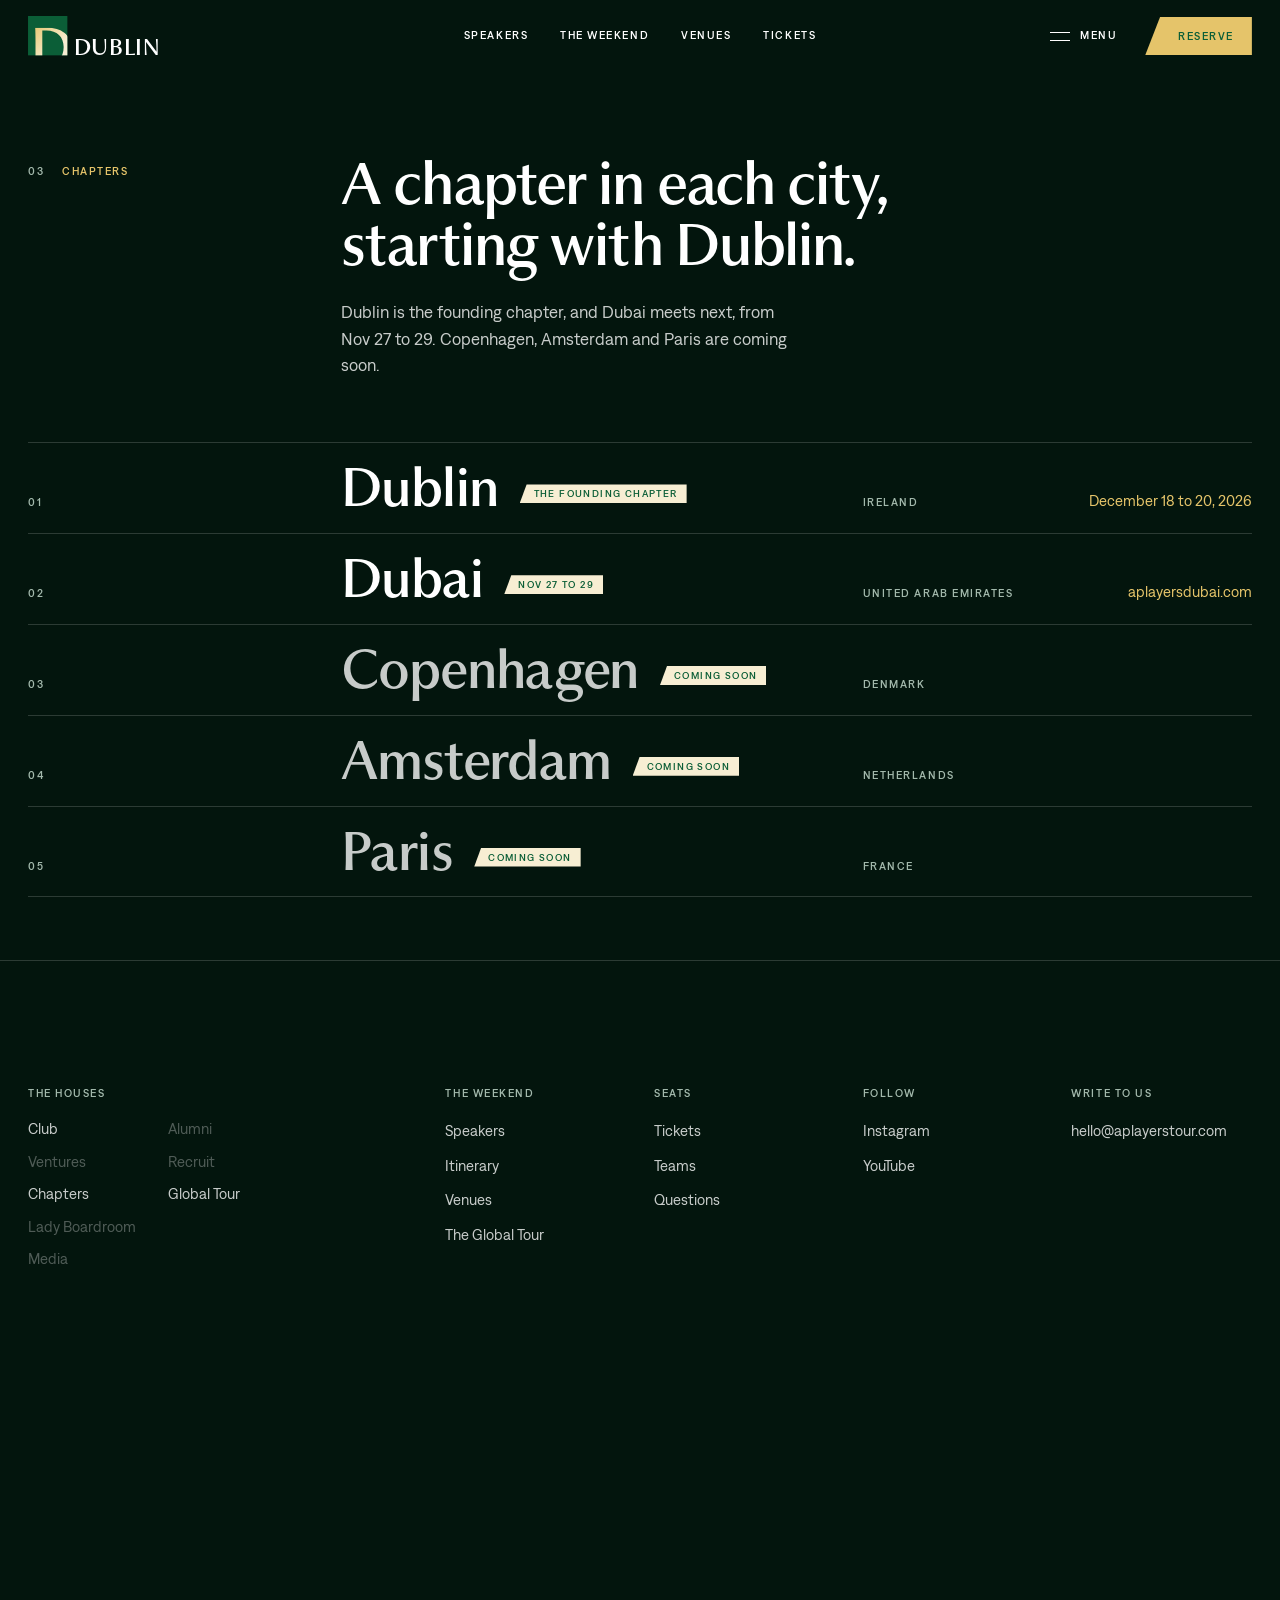
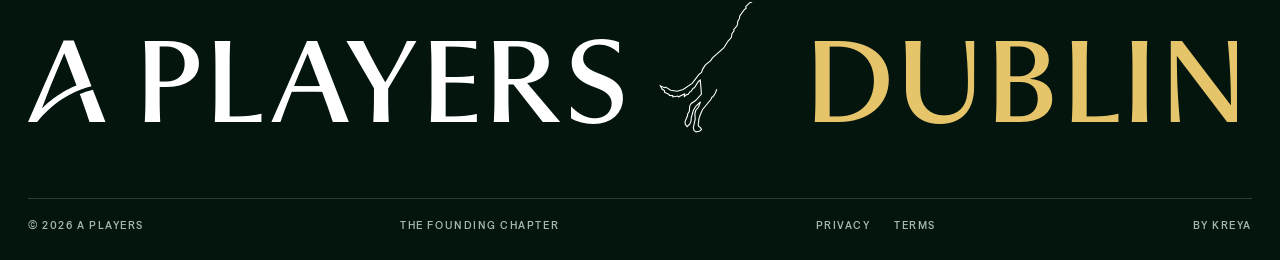
==== commit b2ab6049: "Add Dubai to the chapters page; make the menu's page links work - The chapters page lists Dubai as 0" ====
--- a/chapters/index.html
+++ b/chapters/index.html
@@ -4,10 +4,10 @@
   <meta charset="utf-8" />
   <meta name="viewport" content="width=device-width, initial-scale=1" />
   <title>Chapters · A Players Dublin</title>
-  <meta name="description" content="The chapters of A Players, starting with Dublin. Copenhagen, Amsterdam and Paris are coming soon." />
+  <meta name="description" content="The chapters of A Players, starting with Dublin, with Dubai next. Copenhagen, Amsterdam and Paris are coming soon." />
   <meta name="theme-color" content="#03150D" />
   <meta property="og:title" content="Chapters · A Players Dublin" />
-  <meta property="og:description" content="The chapters of A Players, starting with Dublin. Copenhagen, Amsterdam and Paris are coming soon." />
+  <meta property="og:description" content="The chapters of A Players, starting with Dublin, with Dubai next. Copenhagen, Amsterdam and Paris are coming soon." />
   <meta property="og:type" content="website" />
   <link rel="preload" href="/fonts/museum-Regular.otf" as="font" type="font/otf" crossorigin />
   <link rel="preload" href="/fonts/denim-Medium.woff2" as="font" type="font/woff2" crossorigin />
@@ -70,7 +70,7 @@
     });
   });
   </script>
-  <script type="module" crossorigin src="/assets/main-Crih8f0G.js"></script>
+  <script type="module" crossorigin src="/assets/main-xmZkqcWJ.js"></script>
   <link rel="stylesheet" crossorigin href="/assets/main-HQrQuZ3r.css">
 </head>
 <body class="is-loading" data-page="chapters">
@@ -110,14 +110,15 @@
         <p class="label sec-label" data-rise><span>03</span>Chapters</p>
         <div>
           <h1 class="chx-hero__title" id="chx-title" data-lines>A chapter in each city, starting with Dublin.</h1>
-          <p class="chx-hero__lede" data-rise>Dublin is the founding chapter. Copenhagen, Amsterdam and Paris are coming soon.</p>
+          <p class="chx-hero__lede" data-rise>Dublin is the founding chapter, and Dubai meets next, from Nov 27 to 29. Copenhagen, Amsterdam and Paris are coming soon.</p>
         </div>
       </header>
       <ol class="chx-index" data-chx-index>
         <li><a class="chx-row" href="/" data-img="/media/chapters/round-room-gala.jpg"><span class="label chx-row__no">01</span><span class="chx-row__city">Dublin <span class="tag chx-row__tag">The founding chapter</span></span><span class="label chx-row__country">Ireland</span><span class="chx-row__when">December 18 to 20, 2026</span></a></li>
-        <li><div class="chx-row chx-row--soon" data-img="/media/chapters/copenhagen-dinner.jpg"><span class="label chx-row__no">02</span><span class="chx-row__city">Copenhagen <span class="tag chx-row__tag">Coming soon</span></span><span class="label chx-row__country">Denmark</span></div></li>
-        <li><div class="chx-row chx-row--soon" data-img="/media/chapters/amsterdam-room.jpg"><span class="label chx-row__no">03</span><span class="chx-row__city">Amsterdam <span class="tag chx-row__tag">Coming soon</span></span><span class="label chx-row__country">Netherlands</span></div></li>
-        <li><div class="chx-row chx-row--soon"><span class="label chx-row__no">04</span><span class="chx-row__city">Paris <span class="tag chx-row__tag">Coming soon</span></span><span class="label chx-row__country">France</span></div></li>
+        <li><a class="chx-row" href="https://aplayersdubai.com" target="_blank" rel="noopener" data-img="/media/chapters/dubai-yacht.jpg"><span class="label chx-row__no">02</span><span class="chx-row__city">Dubai <span class="tag chx-row__tag">Nov 27 to 29</span></span><span class="label chx-row__country">United Arab Emirates</span><span class="chx-row__when">aplayersdubai.com</span></a></li>
+        <li><div class="chx-row chx-row--soon" data-img="/media/chapters/copenhagen-dinner.jpg"><span class="label chx-row__no">03</span><span class="chx-row__city">Copenhagen <span class="tag chx-row__tag">Coming soon</span></span><span class="label chx-row__country">Denmark</span></div></li>
+        <li><div class="chx-row chx-row--soon" data-img="/media/chapters/amsterdam-room.jpg"><span class="label chx-row__no">04</span><span class="chx-row__city">Amsterdam <span class="tag chx-row__tag">Coming soon</span></span><span class="label chx-row__country">Netherlands</span></div></li>
+        <li><div class="chx-row chx-row--soon"><span class="label chx-row__no">05</span><span class="chx-row__city">Paris <span class="tag chx-row__tag">Coming soon</span></span><span class="label chx-row__country">France</span></div></li>
       </ol>
       <div class="chx-peek" aria-hidden="true" data-chx-peek></div>
     </section>
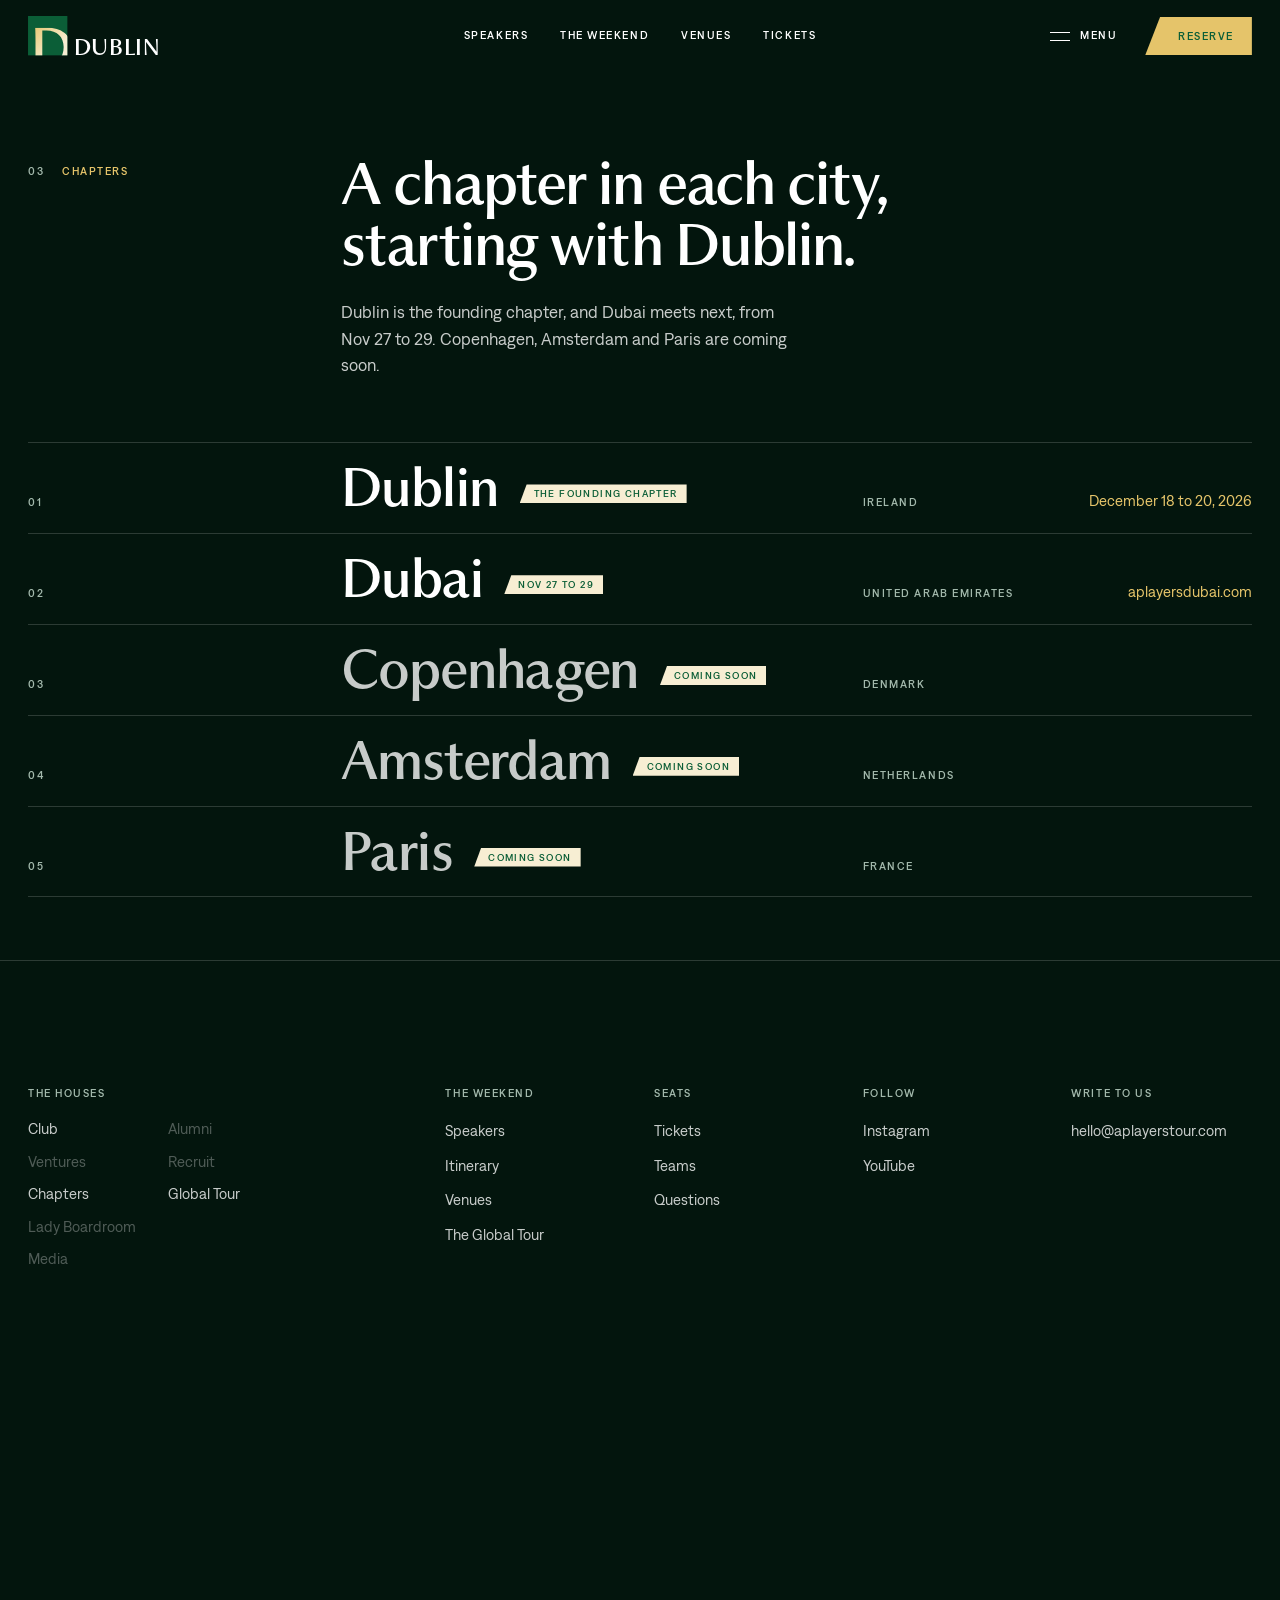
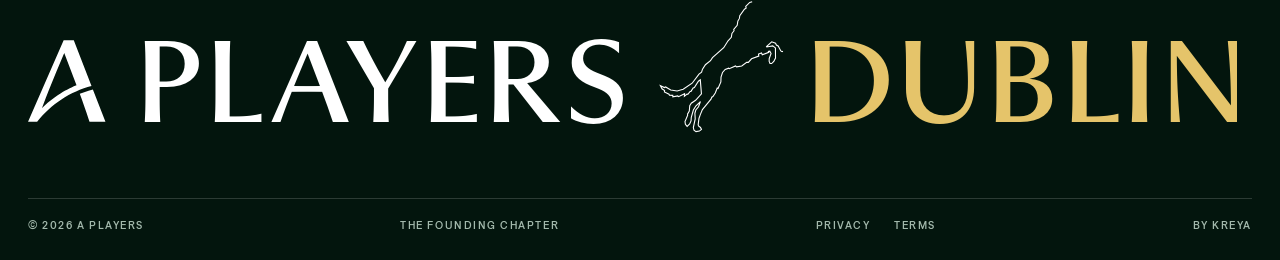
==== commit e52ad999: "Point the Club house to theaplayersclub.com The menu's and footer's Club link went to the Club site'" ====
--- a/chapters/index.html
+++ b/chapters/index.html
@@ -70,7 +70,7 @@
     });
   });
   </script>
-  <script type="module" crossorigin src="/assets/main-xmZkqcWJ.js"></script>
+  <script type="module" crossorigin src="/assets/main-BX_UImhV.js"></script>
   <link rel="stylesheet" crossorigin href="/assets/main-HQrQuZ3r.css">
 </head>
 <body class="is-loading" data-page="chapters">
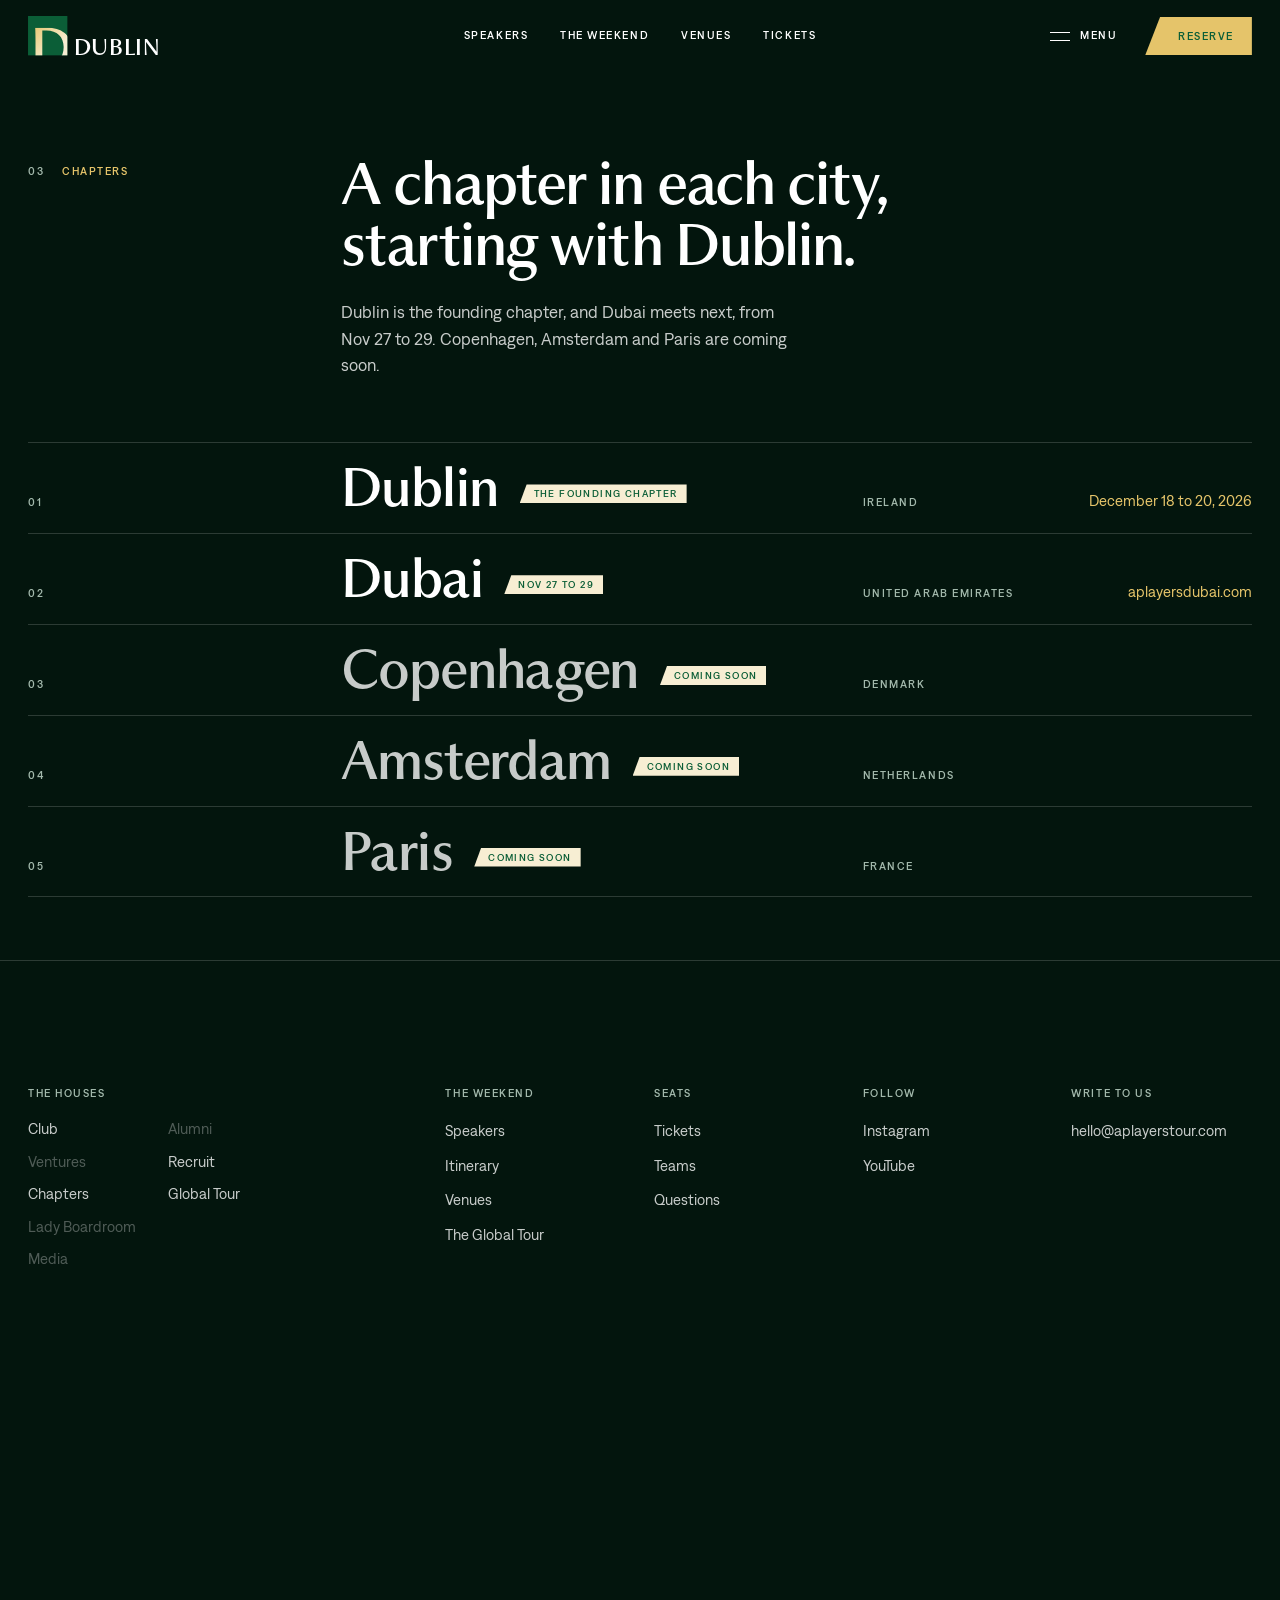
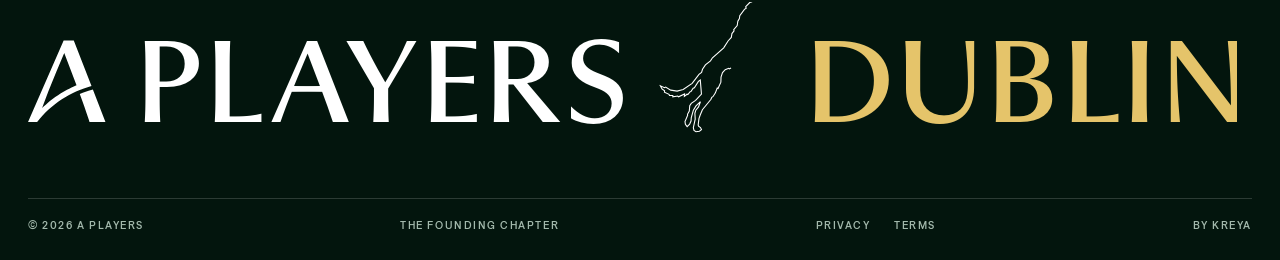
==== commit c6a1e7b7: "Open the Recruit house: link it to the club's recruitment page The menu and the footer's houses now " ====
--- a/chapters/index.html
+++ b/chapters/index.html
@@ -70,7 +70,7 @@
     });
   });
   </script>
-  <script type="module" crossorigin src="/assets/main-BX_UImhV.js"></script>
+  <script type="module" crossorigin src="/assets/main-BNlHdN4n.js"></script>
   <link rel="stylesheet" crossorigin href="/assets/main-HQrQuZ3r.css">
 </head>
 <body class="is-loading" data-page="chapters">
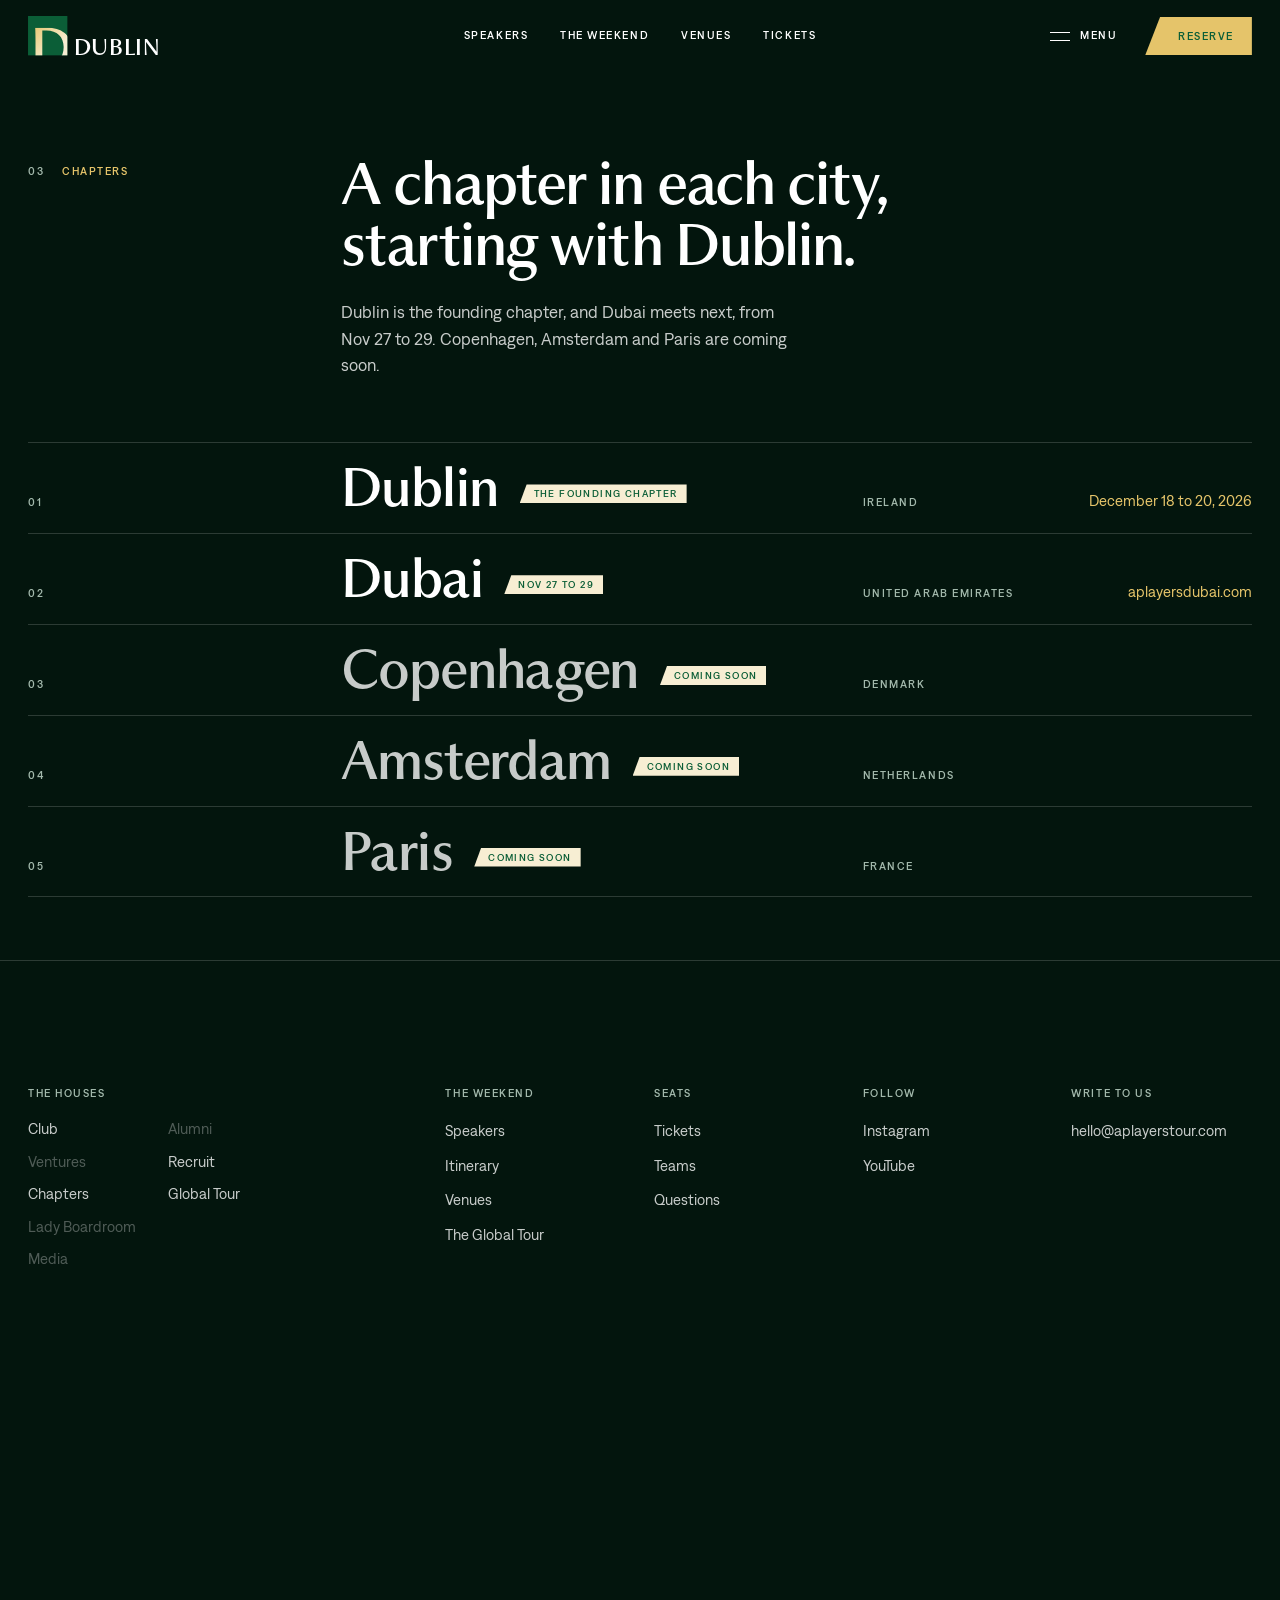
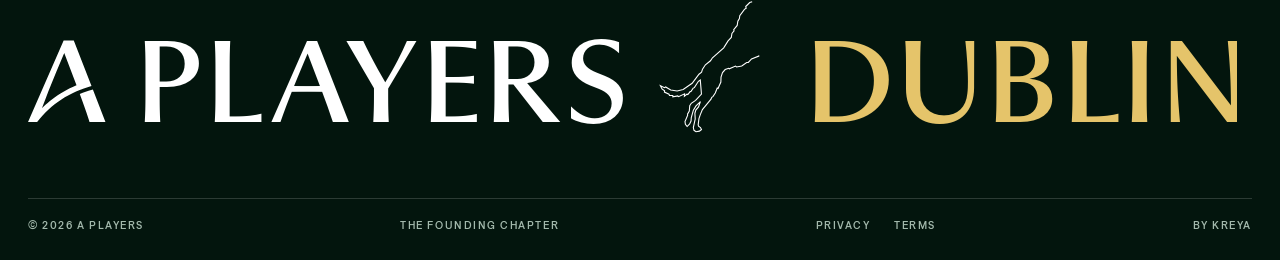
==== commit 4d0bcce1: "Use the Irish flag seal for the favicon and home screen icons The favicon, the .ico, the PNG sizes a" ====
--- a/chapters/index.html
+++ b/chapters/index.html
@@ -11,9 +11,9 @@
   <meta property="og:type" content="website" />
   <link rel="preload" href="/fonts/museum-Regular.otf" as="font" type="font/otf" crossorigin />
   <link rel="preload" href="/fonts/denim-Medium.woff2" as="font" type="font/woff2" crossorigin />
-  <link rel="icon" href="/favicon.ico?v=d2" sizes="any" />
-  <link rel="icon" href="/favicon.svg?v=d2" type="image/svg+xml" />
-  <link rel="apple-touch-icon" href="/apple-touch-icon.png?v=d2" />
+  <link rel="icon" href="/favicon.ico?v=d3" sizes="any" />
+  <link rel="icon" href="/favicon.svg?v=d3" type="image/svg+xml" />
+  <link rel="apple-touch-icon" href="/apple-touch-icon.png?v=d3" />
   <!-- The live site's tracking, unchanged: Google Tag Manager and the A Players script load only on aplayersdublin.com, so
        previews never count as visits; the dataLayer helper (GTDL) runs everywhere because the forms call it. -->
   <script>
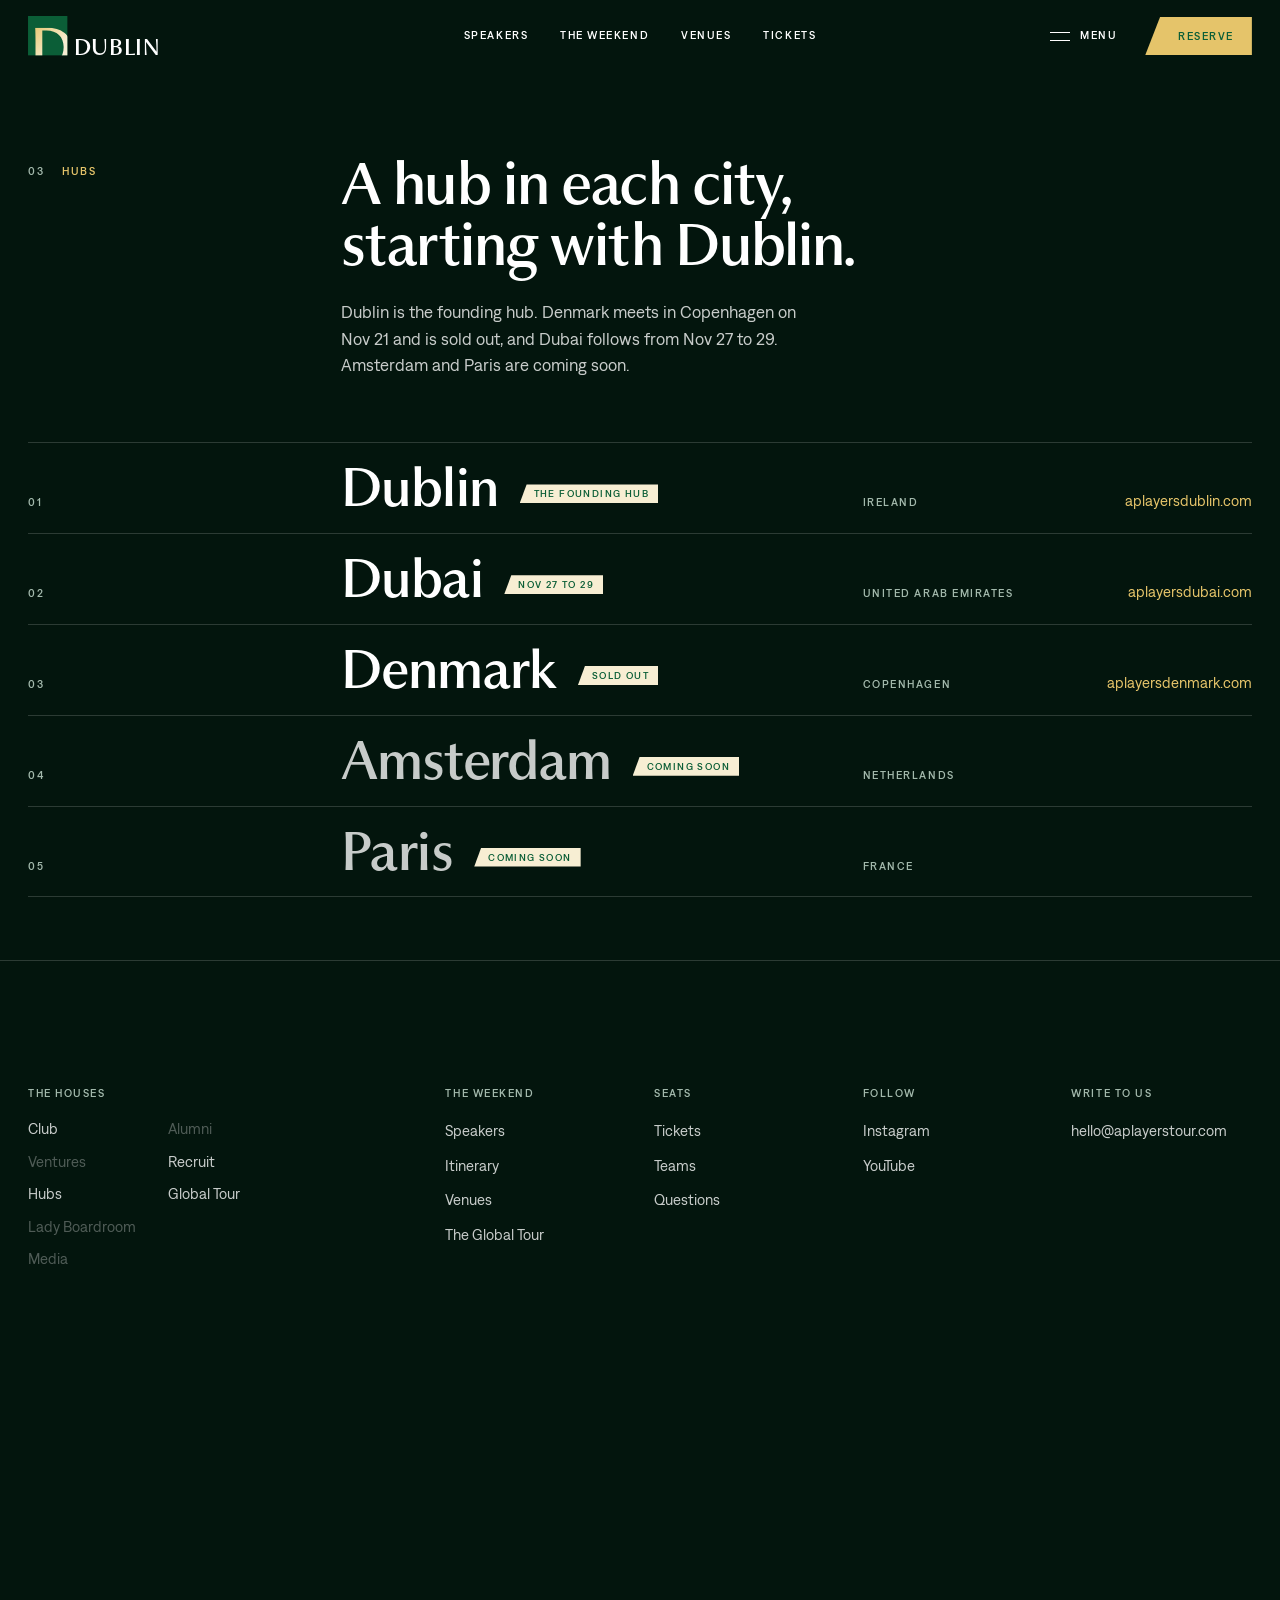
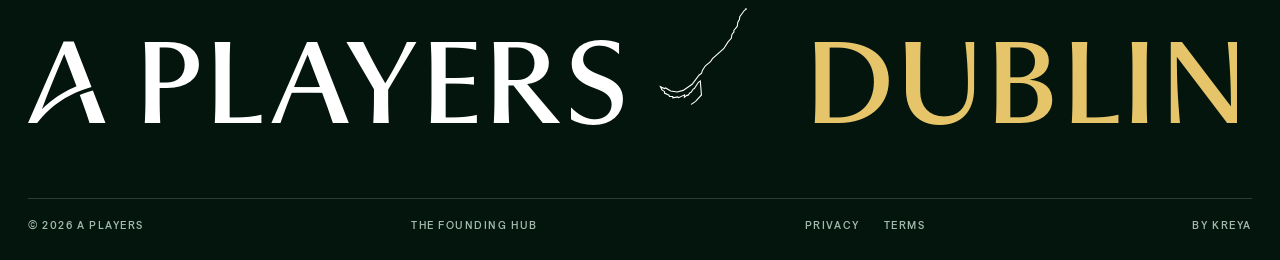
==== commit 82a3f2cb: "Hubs, not chapters; built from aplayers-web 61eb43a The site is now built from Jamesgalligan/aplayer" ====
--- a/chapters/index.html
+++ b/chapters/index.html
@@ -1,181 +1 @@
-<!doctype html>
-<html lang="en">
-<head>
-  <meta charset="utf-8" />
-  <meta name="viewport" content="width=device-width, initial-scale=1" />
-  <title>Chapters · A Players Dublin</title>
-  <meta name="description" content="The chapters of A Players, starting with Dublin, with Dubai next. Copenhagen, Amsterdam and Paris are coming soon." />
-  <meta name="theme-color" content="#03150D" />
-  <meta property="og:title" content="Chapters · A Players Dublin" />
-  <meta property="og:description" content="The chapters of A Players, starting with Dublin, with Dubai next. Copenhagen, Amsterdam and Paris are coming soon." />
-  <meta property="og:type" content="website" />
-  <link rel="preload" href="/fonts/museum-Regular.otf" as="font" type="font/otf" crossorigin />
-  <link rel="preload" href="/fonts/denim-Medium.woff2" as="font" type="font/woff2" crossorigin />
-  <link rel="icon" href="/favicon.ico?v=d3" sizes="any" />
-  <link rel="icon" href="/favicon.svg?v=d3" type="image/svg+xml" />
-  <link rel="apple-touch-icon" href="/apple-touch-icon.png?v=d3" />
-  <!-- The live site's tracking, unchanged: Google Tag Manager and the A Players script load only on aplayersdublin.com, so
-       previews never count as visits; the dataLayer helper (GTDL) runs everywhere because the forms call it. -->
-  <script>
-  if (/(^|\.)aplayersdublin\.com$/.test(location.hostname)) {
-(function(w,d,s,l,i){w[l]=w[l]||[];w[l].push({'gtm.start':
-new Date().getTime(),event:'gtm.js'});var f=d.getElementsByTagName(s)[0],
-j=d.createElement(s),dl=l!='dataLayer'?'&l='+l:'';j.async=true;j.src=
-'https://www.googletagmanager.com/gtm.js?id='+i+dl;f.parentNode.insertBefore(j,f);
-})(window,document,'script','dataLayer','GTM-WL5TT2WF');
-  (function(){ var s=document.createElement('script'); s.src='https://go.theaplayersclub.com/api/js/latest.js'; document.head.appendChild(s); })();
-  }
-  </script>
-  <script>
-
-  /* Every browser tag lives in GTM-WL5TT2WF. This file only pushes named
-     events onto window.dataLayer; it never calls a vendor directly. */
-  window.dataLayer = window.dataLayer || [];
-  window.GTDL = (function () {
-    var CITY = "dublin";
-    var ID = "343bdc46-d940-4ce1-9dfb-e7068a5d6aea";
-    var seen = {};
-    function first(key) {
-      if (seen[key]) return false;
-      seen[key] = true;
-      try {
-        if (localStorage.getItem("gt_dl_" + key)) return false;
-        localStorage.setItem("gt_dl_" + key, String(Date.now()));
-      } catch (e) {}
-      return true;
-    }
-    function push(name, fields) {
-      var out = { event: name, event_city: CITY, event_id: ID };
-      Object.keys(fields || {}).forEach(function (k) {
-        var v = fields[k];
-        if (v !== undefined && v !== null && v !== "") out[k] = v;
-      });
-      window.dataLayer.push(out);
-      try { console.log("[dataLayer] " + name, JSON.stringify(out)); } catch (e) {}
-      return out;
-    }
-    /* once per visitor, for the steps that are a milestone rather than an action */
-    function once(name, fields) { return first(name) ? push(name, fields) : null; }
-    /* once per key, for purchases: a refresh must not count twice */
-    function onceFor(key, name, fields) { return first(name + ":" + key) ? push(name, fields) : null; }
-    return { push: push, once: once, onceFor: onceFor, city: CITY, id: ID };
-  })();
-  document.addEventListener("DOMContentLoaded", function () {
-    ["co-form", "tm-form", "vv-form"].forEach(function (id) {
-      var f = document.getElementById(id);
-      if (!f) return;
-      var fire = function () { GTDL.once("event_form_start"); };
-      f.addEventListener("focusin", fire);
-      f.addEventListener("input", fire);
-    });
-  });
-  </script>
-  <script type="module" crossorigin src="/assets/main-BNlHdN4n.js"></script>
-  <link rel="stylesheet" crossorigin href="/assets/main-HQrQuZ3r.css">
-</head>
-<body class="is-loading" data-page="chapters">
-<noscript><iframe src="https://www.googletagmanager.com/ns.html?id=GTM-WL5TT2WF" height="0" width="0" style="display:none;visibility:hidden"></iframe></noscript>
-
-  <header class="nav">
-    <a class="nav__logo nav__logo--chapter" href="/" aria-label="A Players Dublin, home" data-chapter></a>
-    <nav class="nav__links label" aria-label="Dublin">
-      <a href="/#speakers">Speakers</a>
-      <a href="/#weekend">The weekend</a>
-      <a href="/#venues">Venues</a>
-      <a href="/#tickets">Tickets</a>
-    </nav>
-    <div class="nav__right">
-      <button class="nav__menu label" type="button" aria-expanded="false" aria-controls="menu">
-        <span class="nav__menu-icon" aria-hidden="true"><i></i><i></i></span>
-        <span data-menu-label>Menu</span>
-      </button>
-      <a class="btn" href="/#tickets">Reserve</a>
-    </div>
-  </header>
-
-  <div class="menu" id="menu" aria-hidden="true" inert>
-    <nav class="menu__run" aria-label="The houses of A Players"></nav>
-    <div class="menu__peek" aria-hidden="true"></div>
-    <div class="menu__foot label">
-      <p class="menu__note"><span data-menu-status></span><span data-menu-note>The houses of A Players</span></p>
-      <a href="https://www.instagram.com/aplayerstour/" target="_blank" rel="noopener">Instagram</a>
-    </div>
-  </div>
-
-  <main id="top">
-
-    <!-- The Club site's chapters page (19 Nov 2026), in Dublin green -->
-    <section class="chx-hero" data-ground="navy" aria-labelledby="chx-title">
-      <header class="chx-hero__head">
-        <p class="label sec-label" data-rise><span>03</span>Chapters</p>
-        <div>
-          <h1 class="chx-hero__title" id="chx-title" data-lines>A chapter in each city, starting with Dublin.</h1>
-          <p class="chx-hero__lede" data-rise>Dublin is the founding chapter, and Dubai meets next, from Nov 27 to 29. Copenhagen, Amsterdam and Paris are coming soon.</p>
-        </div>
-      </header>
-      <ol class="chx-index" data-chx-index>
-        <li><a class="chx-row" href="/" data-img="/media/chapters/round-room-gala.jpg"><span class="label chx-row__no">01</span><span class="chx-row__city">Dublin <span class="tag chx-row__tag">The founding chapter</span></span><span class="label chx-row__country">Ireland</span><span class="chx-row__when">December 18 to 20, 2026</span></a></li>
-        <li><a class="chx-row" href="https://aplayersdubai.com" target="_blank" rel="noopener" data-img="/media/chapters/dubai-yacht.jpg"><span class="label chx-row__no">02</span><span class="chx-row__city">Dubai <span class="tag chx-row__tag">Nov 27 to 29</span></span><span class="label chx-row__country">United Arab Emirates</span><span class="chx-row__when">aplayersdubai.com</span></a></li>
-        <li><div class="chx-row chx-row--soon" data-img="/media/chapters/copenhagen-dinner.jpg"><span class="label chx-row__no">03</span><span class="chx-row__city">Copenhagen <span class="tag chx-row__tag">Coming soon</span></span><span class="label chx-row__country">Denmark</span></div></li>
-        <li><div class="chx-row chx-row--soon" data-img="/media/chapters/amsterdam-room.jpg"><span class="label chx-row__no">04</span><span class="chx-row__city">Amsterdam <span class="tag chx-row__tag">Coming soon</span></span><span class="label chx-row__country">Netherlands</span></div></li>
-        <li><div class="chx-row chx-row--soon"><span class="label chx-row__no">05</span><span class="chx-row__city">Paris <span class="tag chx-row__tag">Coming soon</span></span><span class="label chx-row__country">France</span></div></li>
-      </ol>
-      <div class="chx-peek" aria-hidden="true" data-chx-peek></div>
-    </section>
-
-  </main>
-
-  <footer class="foot" id="footer" data-foot>
-    <div class="foot__cta">
-      <p class="foot__ask">The last weekend of the year. Be in the room.</p>
-      <a class="btn btn--lg" href="/#tickets">Reserve my seat</a>
-    </div>
-    <nav class="foot__cols" aria-label="Footer">
-      <div class="foot__brand"><span class="foot__small" data-foot-seal aria-hidden="true"></span></div>
-      <div class="foot__housecol">
-        <p class="label">The houses</p>
-        <ul data-foot-house-list></ul>
-      </div>
-      <div>
-        <p class="label">The weekend</p>
-        <ul>
-          <li><a href="/#speakers">Speakers</a></li>
-          <li><a href="/#weekend">Itinerary</a></li>
-          <li><a href="/#venues">Venues</a></li>
-          <li><a href="/#tour">The Global Tour</a></li>
-        </ul>
-      </div>
-      <div>
-        <p class="label">Seats</p>
-        <ul>
-          <li><a href="/#tickets">Tickets</a></li>
-          <li><a href="/#tickets">Teams</a></li>
-          <li><a href="/#faq">Questions</a></li>
-        </ul>
-      </div>
-      <div>
-        <p class="label">Follow</p>
-        <ul>
-          <li><a href="https://www.instagram.com/aplayerstour/" target="_blank" rel="noopener">Instagram</a></li>
-          <li><a href="https://www.youtube.com/@Jamesgalligann" target="_blank" rel="noopener">YouTube</a></li>
-        </ul>
-      </div>
-      <div>
-        <p class="label">Write to us</p>
-        <ul><li><a href="mailto:hello@aplayerstour.com">hello<wbr>@aplayerstour.com</a></li></ul>
-      </div>
-    </nav>
-    <div class="foot__sig" aria-hidden="true">
-      <span class="foot__hound" data-foot-hound></span>
-      <span class="foot__word" data-foot-lockup></span>
-    </div>
-    <div class="foot__base label">
-      <span>&copy; 2026 A Players</span>
-      <span>The founding chapter</span>
-      <span class="foot__legal"><a href="/privacy/">Privacy</a><a href="/terms/">Terms</a></span>
-      <a class="foot__by" href="https://kreya.design" target="_blank" rel="noopener">by KREYA</a>
-    </div>
-  </footer>
-
-</body>
-</html>
+<!doctype html><html lang="en"><head><meta charset="utf-8"><title>Hubs</title><link rel="canonical" href="/hubs/"><meta http-equiv="refresh" content="0; url=/hubs/"><script>location.replace('/hubs/' + location.hash)</script></head><body><a href="/hubs/">The hubs</a></body></html>
